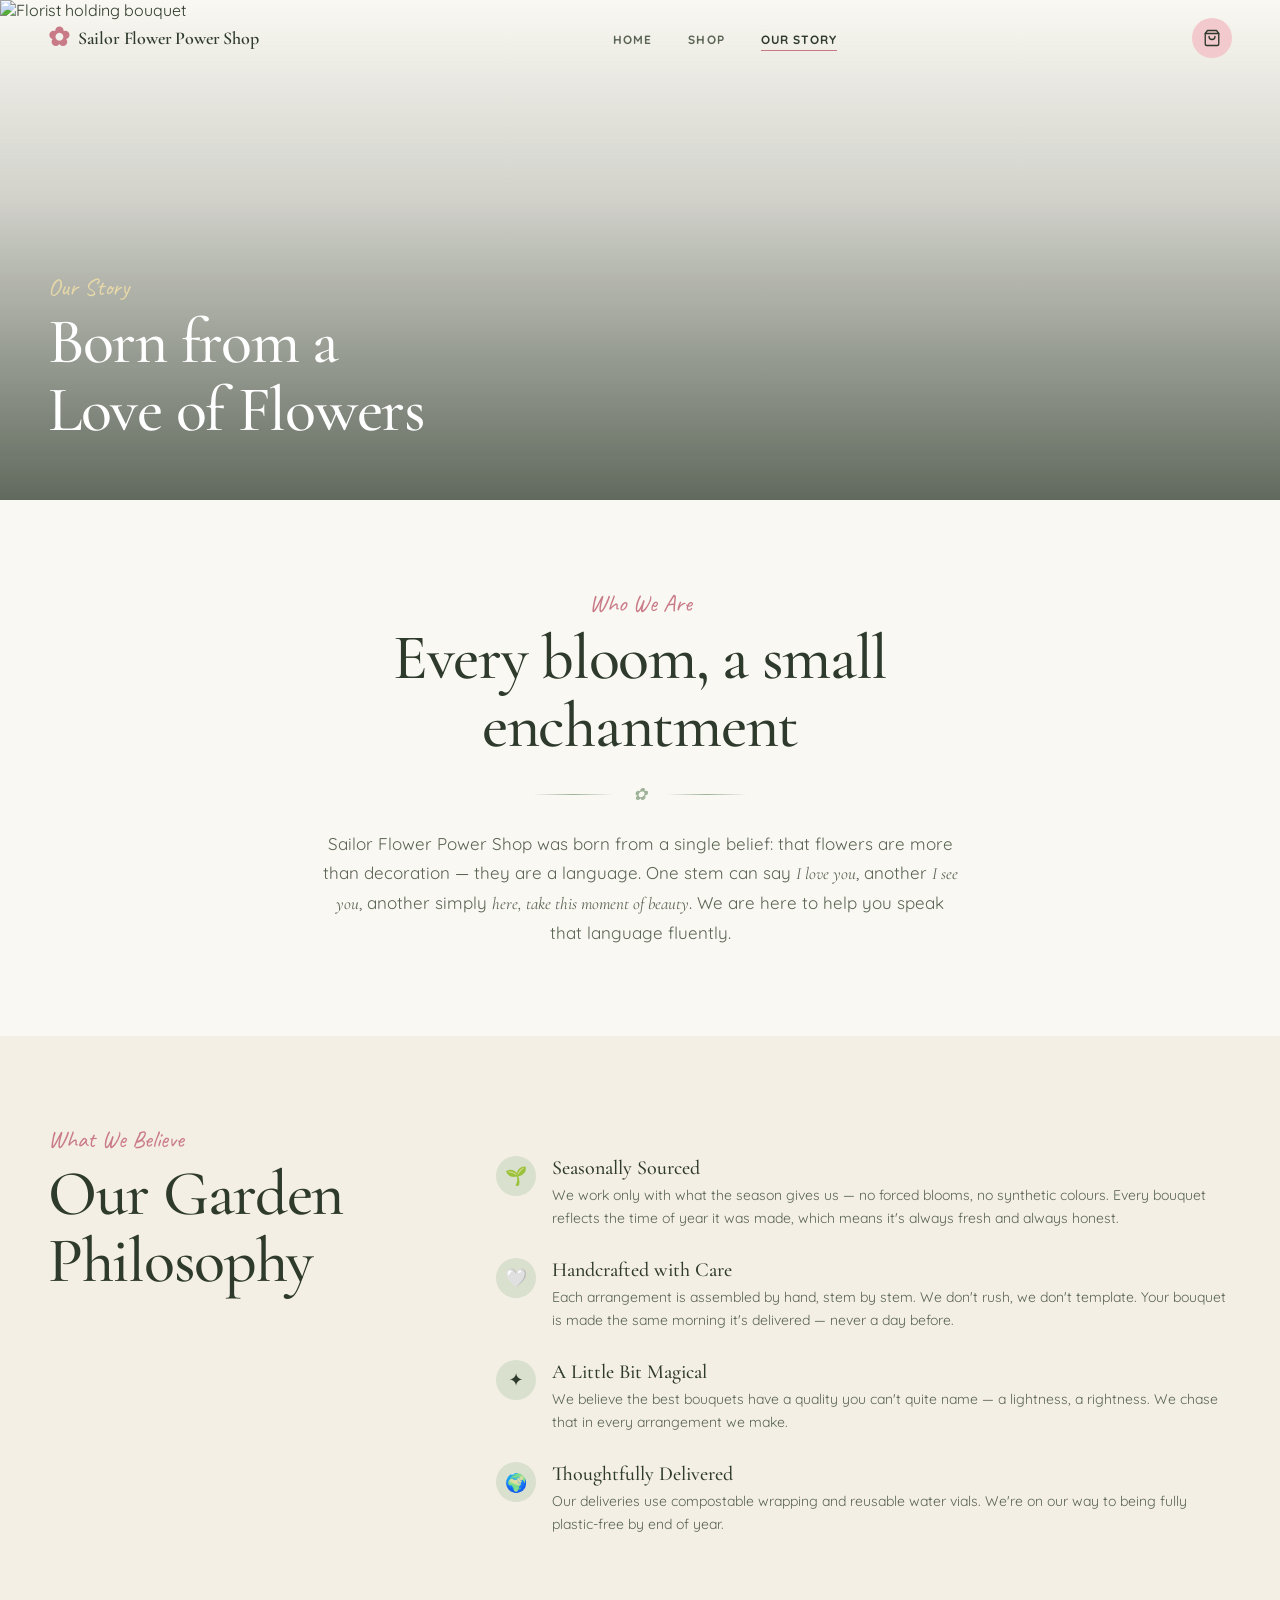
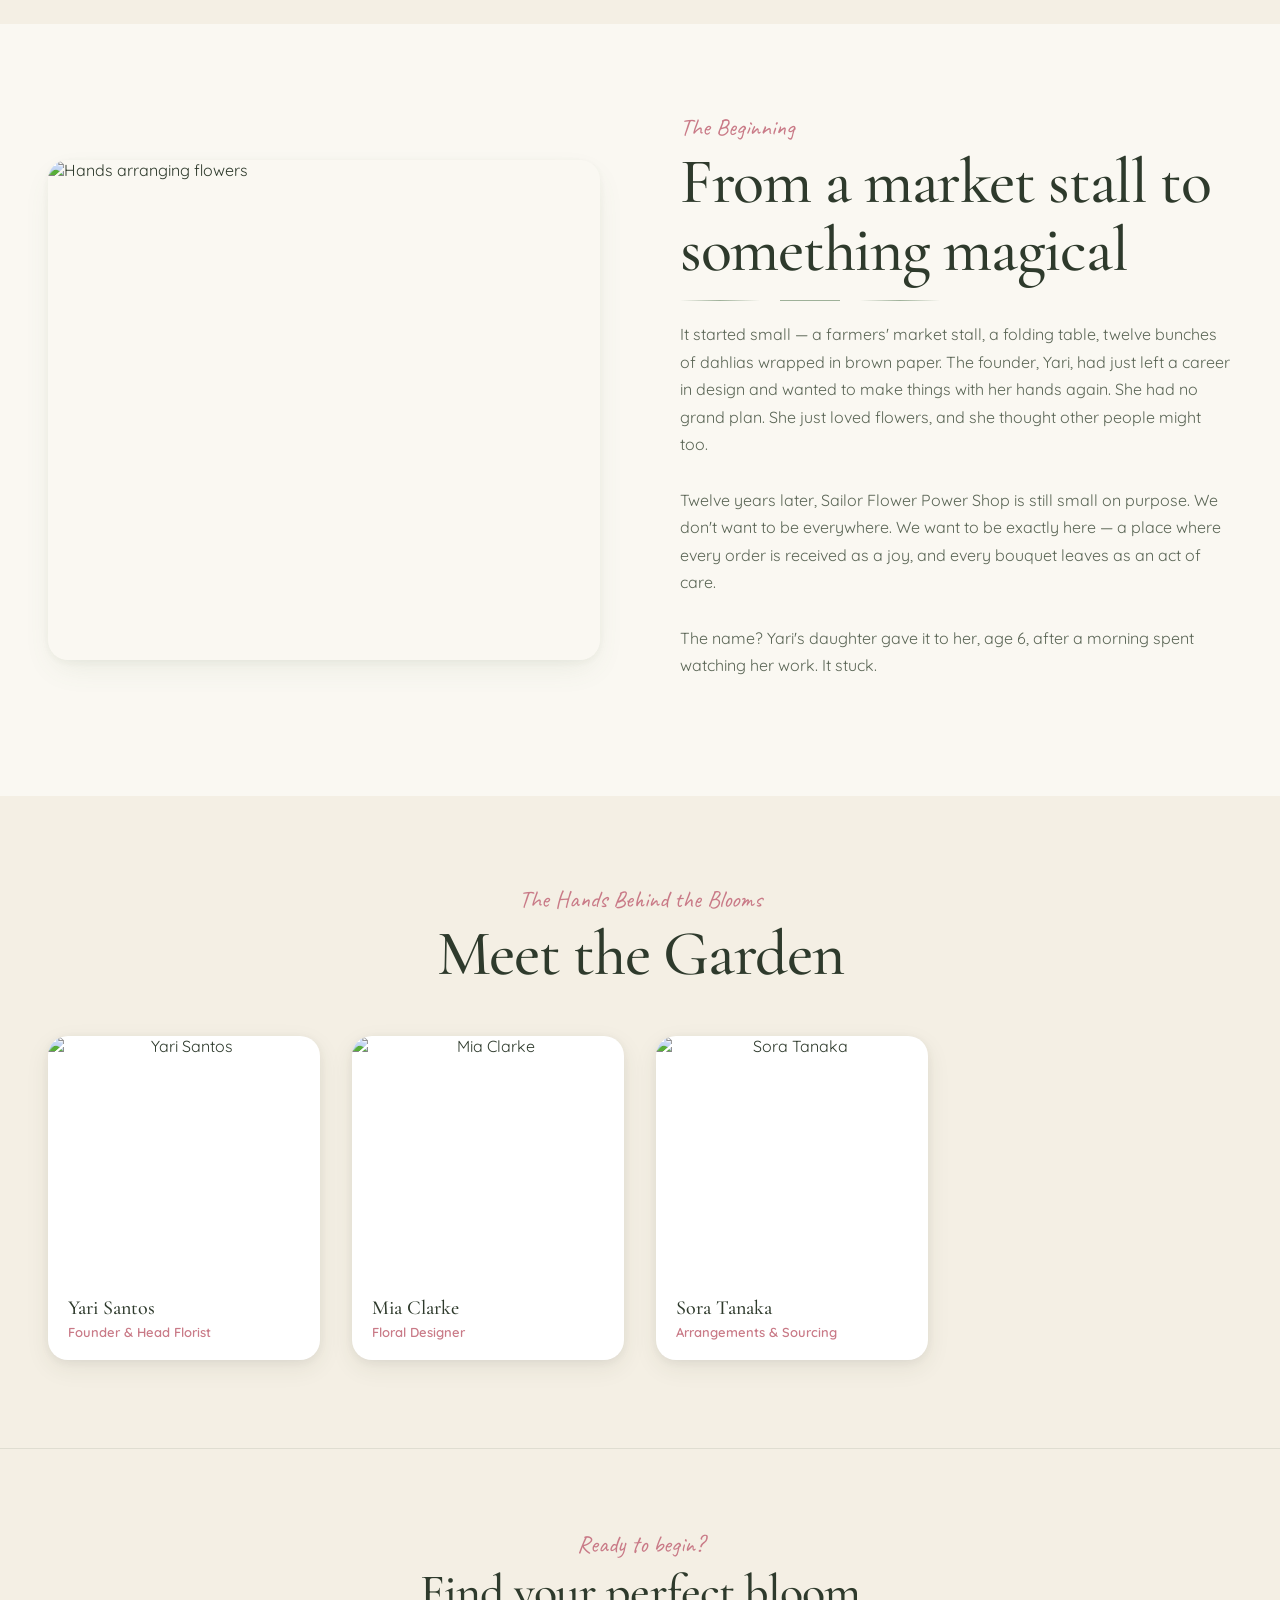
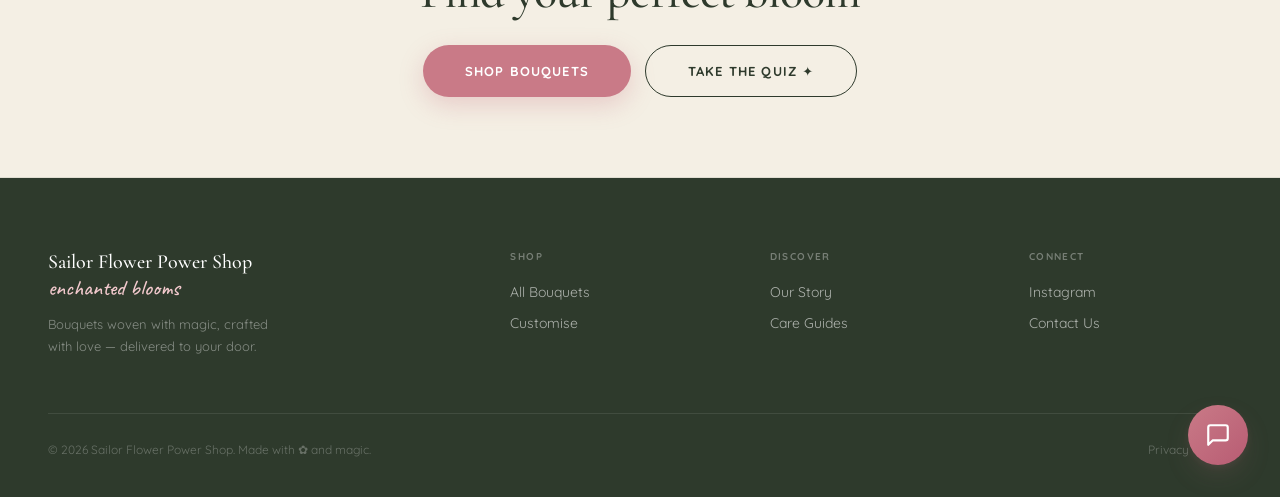
==== about.html @ c9c82c6f "Initial commit — Sailor Flower Power Shop Plain HTML/CSS/JS flower shop website with Enchanted Garde" ====
<!DOCTYPE html>
<html lang="en">
<head>
  <meta charset="UTF-8">
  <meta name="viewport" content="width=device-width, initial-scale=1.0">
  <title>Our Story — Sailor Flower Power Shop</title>
  <link rel="stylesheet" href="css/style.css">
</head>
<body class="page">

  <!-- ── Navigation ── -->
  <nav class="nav" id="nav">
    <a href="index.html" class="nav-logo">
      <span class="script">✿</span> Sailor Flower Power Shop
    </a>
    <ul class="nav-links">
      <li><a href="index.html">Home</a></li>
      <li><a href="shop.html">Shop</a></li>
      <li><a href="about.html" class="active">Our Story</a></li>
    </ul>
    <div class="nav-actions">
      <button class="nav-cart-btn" aria-label="Shopping cart">
        <svg viewBox="0 0 24 24"><path d="M6 2L3 6v14a2 2 0 002 2h14a2 2 0 002-2V6l-3-4z"/><line x1="3" y1="6" x2="21" y2="6"/><path d="M16 10a4 4 0 01-8 0"/></svg>
      </button>
    </div>
  </nav>

  <!-- ── Hero ── -->
  <div class="about-hero">
    <img
      src="https://images.unsplash.com/photo-1487530811176-3780de880c2d?w=1400&q=85"
      alt="Florist holding bouquet"
      class="about-hero-img">
    <div class="about-hero-overlay"></div>
    <div class="about-hero-text">
      <p class="section-sub">Our Story</p>
      <h1 class="section-title" style="color:#fff;">Born from a<br>Love of Flowers</h1>
    </div>
  </div>

  <!-- ── Intro ── -->
  <section class="section" style="max-width:800px; text-align:center;">
    <p class="section-sub">Who We Are</p>
    <h2 class="section-title" style="margin-bottom:24px;">Every bloom, a small enchantment</h2>
    <div class="lace-divider" style="margin-bottom:24px;">✿</div>
    <p class="section-body" style="max-width:640px; margin:0 auto; text-align:center; font-size:17px;">
      Sailor Flower Power Shop was born from a single belief: that flowers are more than decoration — they are a language. One stem can say <em style="font-family:var(--font-display);">I love you</em>, another <em style="font-family:var(--font-display);">I see you</em>, another simply <em style="font-family:var(--font-display);">here, take this moment of beauty</em>. We are here to help you speak that language fluently.
    </p>
  </section>

  <!-- ── Values ── -->
  <div class="about-values">
    <div class="about-values-inner">
      <div>
        <p class="section-sub">What We Believe</p>
        <h2 class="section-title">Our Garden<br>Philosophy</h2>
      </div>
      <div class="values-list">
        <div class="value-item">
          <div class="value-icon">🌱</div>
          <div>
            <h4>Seasonally Sourced</h4>
            <p>We work only with what the season gives us — no forced blooms, no synthetic colours. Every bouquet reflects the time of year it was made, which means it's always fresh and always honest.</p>
          </div>
        </div>
        <div class="value-item">
          <div class="value-icon">🤍</div>
          <div>
            <h4>Handcrafted with Care</h4>
            <p>Each arrangement is assembled by hand, stem by stem. We don't rush, we don't template. Your bouquet is made the same morning it's delivered — never a day before.</p>
          </div>
        </div>
        <div class="value-item">
          <div class="value-icon">✦</div>
          <div>
            <h4>A Little Bit Magical</h4>
            <p>We believe the best bouquets have a quality you can't quite name — a lightness, a rightness. We chase that in every arrangement we make.</p>
          </div>
        </div>
        <div class="value-item">
          <div class="value-icon">🌍</div>
          <div>
            <h4>Thoughtfully Delivered</h4>
            <p>Our deliveries use compostable wrapping and reusable water vials. We're on our way to being fully plastic-free by end of year.</p>
          </div>
        </div>
      </div>
    </div>
  </div>

  <!-- ── Story ── -->
  <div class="about-story-layout">
    <img
      src="https://images.unsplash.com/photo-1444065381814-865dc9da92c0?w=800&q=85"
      alt="Hands arranging flowers"
      class="about-story-img">
    <div class="about-story-text">
      <p class="section-sub">The Beginning</p>
      <h2 class="section-title">From a market stall to something magical</h2>
      <div class="lace-divider" style="justify-content:flex-start; margin:16px 0;">
        <svg width="60" height="1"><line x1="0" y1=".5" x2="60" y2=".5" stroke="#9EB199" stroke-width="1"/></svg>
      </div>
      <p class="section-body about-story-text">
        It started small — a farmers' market stall, a folding table, twelve bunches of dahlias wrapped in brown paper. The founder, Yari, had just left a career in design and wanted to make things with her hands again. She had no grand plan. She just loved flowers, and she thought other people might too.
      </p>
      <p class="section-body" style="margin-top:16px;">
        Twelve years later, Sailor Flower Power Shop is still small on purpose. We don't want to be everywhere. We want to be exactly here — a place where every order is received as a joy, and every bouquet leaves as an act of care.
      </p>
      <p class="section-body" style="margin-top:16px;">
        The name? Yari's daughter gave it to her, age 6, after a morning spent watching her work. It stuck.
      </p>
    </div>
  </div>

  <!-- ── Team ── -->
  <div class="about-team">
    <div class="about-team-inner">
      <p class="section-sub">The Hands Behind the Blooms</p>
      <h2 class="section-title" style="margin-bottom:48px;">Meet the Garden</h2>
      <div class="team-grid">
        <div class="team-card">
          <img src="https://images.unsplash.com/photo-1472099645785-5658abf4ff4e?w=400&q=80" alt="Yari Santos">
          <div class="team-card-info">
            <h3 class="team-card-name">Yari Santos</h3>
            <p class="team-card-role">Founder &amp; Head Florist</p>
          </div>
        </div>
        <div class="team-card">
          <img src="https://images.unsplash.com/photo-1494790108377-be9c29b29330?w=400&q=80" alt="Mia Clarke">
          <div class="team-card-info">
            <h3 class="team-card-name">Mia Clarke</h3>
            <p class="team-card-role">Floral Designer</p>
          </div>
        </div>
        <div class="team-card">
          <img src="https://images.unsplash.com/photo-1438761681033-6461ffad8d80?w=400&q=80" alt="Sora Tanaka">
          <div class="team-card-info">
            <h3 class="team-card-name">Sora Tanaka</h3>
            <p class="team-card-role">Arrangements &amp; Sourcing</p>
          </div>
        </div>
      </div>
    </div>
  </div>

  <!-- ── CTA ── -->
  <section class="newsletter-section">
    <div class="newsletter-inner">
      <p class="section-sub">Ready to begin?</p>
      <h2 class="section-title" style="font-size:clamp(30px,4vw,48px);">
        Find your perfect bloom
      </h2>
      <div style="display:flex; gap:14px; justify-content:center; margin-top:8px; flex-wrap:wrap;">
        <a href="shop.html" class="btn btn-primary btn-lg">Shop Bouquets</a>
        <button class="btn btn-ghost btn-lg" onclick="openQuiz()">Take the Quiz ✦</button>
      </div>
    </div>
  </section>

  <!-- ── Footer ── -->
  <footer class="footer">
    <div class="footer-inner">
      <div>
        <div class="footer-logo">Sailor Flower Power Shop <span class="footer-script">enchanted blooms</span></div>
        <p class="footer-tagline">Bouquets woven with magic, crafted with love — delivered to your door.</p>
      </div>
      <div class="footer-col"><h4>Shop</h4><ul>
        <li><a href="shop.html">All Bouquets</a></li>
        <li><a href="bouquet.html">Customise</a></li>
      </ul></div>
      <div class="footer-col"><h4>Discover</h4><ul>
        <li><a href="about.html">Our Story</a></li>
        <li><a href="#">Care Guides</a></li>
      </ul></div>
      <div class="footer-col"><h4>Connect</h4><ul>
        <li><a href="#">Instagram</a></li>
        <li><a href="#">Contact Us</a></li>
      </ul></div>
    </div>
    <div class="footer-bottom">
      <span>© 2026 Sailor Flower Power Shop. Made with ✿ and magic.</span>
      <span>Privacy · Terms</span>
    </div>
  </footer>

  <!-- ── Chat Widget ── -->
  <div class="chat-widget" id="chat-widget">
    <div class="chat-panel" id="chat-panel">
      <div class="chat-header">
        <div class="chat-avatar">✿</div>
        <div class="chat-header-info">
          <h4>Bloom Guide</h4>
          <p>Here to help ✦</p>
        </div>
      </div>
      <div class="chat-messages" id="chat-messages">
        <div class="chat-bubble bot">
          Hello! I'm your Bloom Guide 🌸 I can help you find the perfect bouquet, answer care questions, or guide you through our seasonal collections. What can I do for you today?
        </div>
      </div>
      <div class="chat-input-row">
        <input type="text" class="chat-input" id="chat-input" placeholder="Ask about flowers…" aria-label="Message">
        <button class="chat-send" id="chat-send" aria-label="Send">
          <svg viewBox="0 0 24 24"><path d="M22 2L11 13M22 2L15 22l-4-9-9-4 20-7z"/></svg>
        </button>
      </div>
    </div>
    <button class="chat-toggle" id="chat-toggle" aria-label="Open chat">
      <svg viewBox="0 0 24 24"><path d="M21 15a2 2 0 01-2 2H7l-4 4V5a2 2 0 012-2h14a2 2 0 012 2z"/></svg>
    </button>
  </div>

  <!-- ── Quiz Modal ── -->
  <div class="quiz-modal" id="quiz-modal" role="dialog" aria-modal="true" aria-label="Find your bouquet quiz">
    <div class="quiz-backdrop" id="quiz-backdrop"></div>
    <div class="quiz-box" id="quiz-box">
      <button class="quiz-close" id="quiz-close" aria-label="Close quiz">×</button>
      <div id="quiz-content"></div>
    </div>
  </div>

  <script src="js/main.js"></script>
</body>
</html>
---- css/style.css ----
/* ============================================================
   Sailor Flower Power Shop — Enchanted Garden Direction
   Fonts: Cormorant Garamond · Quicksand · Caveat
   ============================================================ */

@import url('https://fonts.googleapis.com/css2?family=Cormorant+Garamond:ital,wght@0,400;0,500;0,600;0,700;1,400;1,500&family=Quicksand:wght@400;500;600;700&family=Caveat:wght@500;600;700&display=swap');

/* ── Tokens ── */
:root {
  --ivory:       #FAF8F2;
  --cream:       #F4EFE4;
  --cream-2:     #EBE5D5;
  --sage:        #9EB199;
  --sage-deep:   #6E8769;
  --sage-mist:   #D9E0CE;
  --blush:       #F2C9CD;
  --blush-deep:  #E58A93;
  --rose:        #C97A87;
  --rose-deep:   #A85A68;
  --gold:        #C9A86A;
  --gold-soft:   #E8D8A8;
  --ink:         #2E3A2C;
  --ink-soft:    #5A6555;
  --muted:       #8A8F7E;
  --pearl:       #F5EFE6;
  --sparkle-col: #FFF8C8;
  --line:        rgba(46,58,44,0.10);

  --font-display: "Cormorant Garamond", Georgia, serif;
  --font-body:    "Quicksand", system-ui, sans-serif;
  --font-script:  "Caveat", cursive;

  --shadow-soft: 0 12px 32px -8px rgba(94,122,82,0.12), 0 2px 8px rgba(94,122,82,0.06);
  --shadow-card: 0 2px 8px rgba(46,58,44,0.06), 0 8px 24px rgba(46,58,44,0.08);
  --shadow-hover: 0 16px 48px -8px rgba(94,122,82,0.18), 0 4px 16px rgba(94,122,82,0.1);
  --shadow-pink: 0 12px 32px -8px rgba(201,122,135,0.22), 0 2px 8px rgba(201,122,135,0.1);

  --radius:     20px;
  --radius-sm:  12px;
  --radius-pill:999px;
}

/* ── Reset ── */
*, *::before, *::after { box-sizing: border-box; margin: 0; padding: 0; }
html { scroll-behavior: smooth; }
body {
  font-family: var(--font-body);
  background: var(--ivory);
  color: var(--ink);
  -webkit-font-smoothing: antialiased;
  overflow-x: hidden;
}
img { display: block; max-width: 100%; object-fit: cover; }
a  { color: inherit; text-decoration: none; }
button { font-family: inherit; cursor: pointer; border: none; background: none; }
ul { list-style: none; }

/* ── Keyframes ── */
@keyframes twinkle {
  0%,100% { opacity: 0;   transform: scale(.4) rotate(0deg); }
  50%      { opacity: 1;   transform: scale(1)  rotate(30deg); }
}
@keyframes drift {
  0%   { transform: translateY(-30px) rotate(0deg) translateX(0);   opacity: 0; }
  8%   { opacity: .85; }
  90%  { opacity: .8; }
  100% { transform: translateY(110vh) rotate(var(--dr,360deg)) translateX(var(--dx,30px)); opacity: 0; }
}
@keyframes sway {
  0%,100% { transform: translateX(0)   rotate(var(--rot, 0deg)); }
  50%      { transform: translateX(18px) rotate(calc(var(--rot,0deg) + 14deg)); }
}
@keyframes float-soft {
  0%,100% { transform: translateY(0); }
  50%      { transform: translateY(-9px); }
}
@keyframes shimmer-text {
  0%   { background-position: -200% 0; }
  100% { background-position:  200% 0; }
}
@keyframes bloom-in {
  0%   { transform: scale(.55) rotate(-8deg); opacity: 0; }
  60%  { transform: scale(1.04) rotate(1deg); opacity: 1; }
  100% { transform: scale(1)  rotate(0);    opacity: 1; }
}
@keyframes fade-up {
  from { opacity: 0; transform: translateY(22px); }
  to   { opacity: 1; transform: translateY(0); }
}
@keyframes page-in {
  from { opacity: 0; transform: translateY(10px); }
  to   { opacity: 1; transform: translateY(0); }
}
@keyframes pulse-glow {
  0%,100% { box-shadow: 0 0 20px rgba(201,122,135,.4), 0 0 40px rgba(201,122,135,.15); }
  50%      { box-shadow: 0 0 36px rgba(201,122,135,.6), 0 0 60px rgba(201,122,135,.25); }
}
@keyframes marquee {
  from { transform: translateX(0); }
  to   { transform: translateX(-50%); }
}
@keyframes spin-slow {
  to { transform: rotate(360deg); }
}

/* ── Page entry ── */
.page { animation: page-in .45s ease-out both; }

/* ── Nav ── */
.nav {
  position: fixed;
  top: 0; left: 0; right: 0;
  z-index: 100;
  padding: 18px 48px;
  display: flex;
  align-items: center;
  justify-content: space-between;
  transition: background .3s, box-shadow .3s;
}
.nav.scrolled {
  background: rgba(250,248,242,.9);
  backdrop-filter: blur(16px);
  -webkit-backdrop-filter: blur(16px);
  box-shadow: 0 1px 0 var(--line);
}
.nav-logo {
  font-family: var(--font-display);
  font-size: 18px;
  font-weight: 600;
  letter-spacing: -.01em;
  display: flex;
  align-items: center;
  gap: 8px;
}
.nav-logo .script {
  font-family: var(--font-script);
  font-size: 26px;
  color: var(--rose);
  line-height: 1;
}
.nav-links {
  display: flex;
  gap: 36px;
}
.nav-links a {
  font-size: 12px;
  font-weight: 700;
  letter-spacing: .09em;
  text-transform: uppercase;
  color: var(--ink-soft);
  transition: color .2s;
  position: relative;
  padding-bottom: 2px;
}
.nav-links a::after {
  content: '';
  position: absolute;
  bottom: -2px; left: 0;
  width: 0; height: 1.5px;
  background: var(--rose);
  transition: width .25s ease;
}
.nav-links a:hover,
.nav-links a.active { color: var(--ink); }
.nav-links a:hover::after,
.nav-links a.active::after { width: 100%; }
.nav-actions { display: flex; align-items: center; gap: 10px; }
.nav-icon-btn {
  width: 40px; height: 40px;
  border-radius: 50%;
  display: flex; align-items: center; justify-content: center;
  background: transparent;
  transition: background .2s;
}
.nav-icon-btn:hover { background: var(--cream); }
.nav-icon-btn svg {
  width: 20px; height: 20px;
  fill: none; stroke: var(--ink); stroke-width: 1.7; stroke-linecap: round; stroke-linejoin: round;
}
.nav-cart-btn {
  width: 40px; height: 40px;
  border-radius: 50%;
  background: var(--blush);
  display: flex; align-items: center; justify-content: center;
  transition: background .2s, transform .2s;
}
.nav-cart-btn:hover { background: var(--blush-deep); transform: scale(1.06); }
.nav-cart-btn svg {
  width: 18px; height: 18px;
  fill: none; stroke: var(--ink); stroke-width: 1.8; stroke-linecap: round; stroke-linejoin: round;
}

/* ── Buttons ── */
.btn {
  display: inline-flex;
  align-items: center;
  gap: 8px;
  padding: 14px 32px;
  border-radius: var(--radius-pill);
  font-family: var(--font-body);
  font-size: 12px;
  font-weight: 700;
  letter-spacing: .09em;
  text-transform: uppercase;
  transition: all .28s cubic-bezier(.2,.8,.3,1);
  cursor: pointer;
  border: none;
  white-space: nowrap;
}
.btn-primary {
  background: var(--rose);
  color: #fff;
  box-shadow: 0 8px 24px rgba(201,122,135,.3);
}
.btn-primary:hover {
  background: var(--rose-deep);
  transform: translateY(-2px);
  box-shadow: 0 12px 32px rgba(201,122,135,.42);
}
.btn-sage {
  background: var(--sage-deep);
  color: #fff;
  box-shadow: 0 8px 22px rgba(110,135,105,.25);
}
.btn-sage:hover { background: #59715a; transform: translateY(-2px); }
.btn-ghost {
  background: transparent;
  border: 1.5px solid var(--ink);
  color: var(--ink);
}
.btn-ghost:hover { background: var(--ink); color: #fff; transform: translateY(-2px); }
.btn-ghost-sage {
  background: transparent;
  border: 1.5px solid var(--sage-deep);
  color: var(--sage-deep);
}
.btn-ghost-sage:hover { background: var(--sage-deep); color: #fff; transform: translateY(-2px); }
.btn-ghost-rose {
  background: transparent;
  border: 1.5px solid var(--rose);
  color: var(--rose);
}
.btn-ghost-rose:hover { background: var(--rose); color: #fff; transform: translateY(-2px); }
.btn-sm { padding: 10px 22px; font-size: 11px; }
.btn-lg { padding: 17px 42px; font-size: 13px; }

/* ── Lace divider ── */
.lace-divider {
  display: flex;
  align-items: center;
  justify-content: center;
  gap: 20px;
  color: var(--sage);
  font-family: var(--font-display);
  font-style: italic;
  font-size: 17px;
}
.lace-divider::before,
.lace-divider::after {
  content: '';
  flex: 0 0 80px;
  height: 1px;
  background: linear-gradient(90deg, transparent, currentColor, transparent);
}

/* ── Glass ── */
.glass {
  background: rgba(255,255,255,.55);
  backdrop-filter: blur(14px) saturate(140%);
  -webkit-backdrop-filter: blur(14px) saturate(140%);
  border: 1px solid rgba(255,255,255,.65);
}

/* ── Section ── */
.section {
  padding: 88px 48px;
  max-width: 1320px;
  margin: 0 auto;
}
.section-sub {
  font-family: var(--font-script);
  font-size: 24px;
  color: var(--rose);
  margin-bottom: 6px;
}
.section-title {
  font-family: var(--font-display);
  font-size: clamp(38px, 5vw, 64px);
  font-weight: 500;
  letter-spacing: -.02em;
  line-height: 1.06;
}
.section-body {
  font-size: 16px;
  line-height: 1.72;
  color: var(--ink-soft);
}

/* ────────────────────────────────────────────
   HERO
   ──────────────────────────────────────────── */
.hero {
  position: relative;
  min-height: 100vh;
  display: flex;
  align-items: center;
  overflow: hidden;
}
.hero-bg {
  position: absolute;
  inset: 0;
  z-index: 0;
}
.hero-img {
  width: 100%; height: 100%;
  object-fit: cover;
  object-position: center 40%;
  transform: scale(1.04);
  transition: transform 8s ease-out;
}
.hero-img.loaded { transform: scale(1); }
.hero-overlay {
  position: absolute;
  inset: 0;
  background: linear-gradient(
    105deg,
    rgba(250,248,242,.92) 0%,
    rgba(250,248,242,.80) 40%,
    rgba(250,248,242,.35) 70%,
    rgba(250,248,242,.10) 100%
  );
}
.hero-petal-rain {
  position: absolute; inset: 0;
  pointer-events: none; z-index: 1;
  overflow: hidden;
}
.hero-sparkle-layer {
  position: absolute; inset: 0;
  pointer-events: none; z-index: 2;
}
/* botanical corner SVG decor */
.hero-corner {
  position: absolute;
  pointer-events: none;
  z-index: 2;
  opacity: .7;
}
.hero-corner-tl { top: 80px; left: 20px; }
.hero-corner-br { bottom: 40px; right: 40px; transform: scaleX(-1) rotate(180deg); }
.hero-content {
  position: relative;
  z-index: 5;
  padding: 0 48px;
  max-width: 660px;
  padding-top: 100px;
}
.hero-script {
  font-family: var(--font-script);
  font-size: 26px;
  color: var(--rose);
  margin-bottom: 12px;
  animation: fade-up .6s .1s ease-out both;
}
.hero-title {
  font-family: var(--font-display);
  font-size: clamp(48px, 7vw, 86px);
  font-weight: 500;
  letter-spacing: -.025em;
  line-height: 1.04;
  margin-bottom: 20px;
  animation: fade-up .6s .2s ease-out both;
}
.hero-title em {
  font-style: italic;
  background: linear-gradient(110deg, var(--rose) 30%, var(--gold) 50%, var(--rose) 70%);
  background-size: 200% auto;
  -webkit-background-clip: text;
  background-clip: text;
  -webkit-text-fill-color: transparent;
  animation: shimmer-text 5s linear infinite;
}
.hero-desc {
  font-size: 17px;
  line-height: 1.7;
  color: var(--ink-soft);
  max-width: 440px;
  margin-bottom: 32px;
  animation: fade-up .6s .3s ease-out both;
}
.hero-actions {
  display: flex;
  gap: 14px;
  flex-wrap: wrap;
  margin-bottom: 48px;
  animation: fade-up .6s .4s ease-out both;
}
.hero-badges {
  display: flex;
  gap: 20px;
  flex-wrap: wrap;
  animation: fade-up .6s .5s ease-out both;
}
.hero-badge {
  display: flex;
  align-items: center;
  gap: 8px;
  font-size: 13px;
  color: var(--ink-soft);
  font-weight: 600;
}
.hero-badge-icon { color: var(--sage-deep); font-size: 16px; }

/* ── Marquee ── */
.marquee-wrap {
  background: var(--ink);
  overflow: hidden;
  padding: 14px 0;
}
.marquee-track {
  display: flex;
  gap: 0;
  white-space: nowrap;
  animation: marquee 24s linear infinite;
  width: max-content;
}
.marquee-track span {
  font-family: var(--font-display);
  font-style: italic;
  font-size: 15px;
  color: rgba(255,255,255,.75);
  padding: 0 32px;
  letter-spacing: .02em;
}
.marquee-track span:nth-child(odd) { color: var(--gold-soft); }

/* ────────────────────────────────────────────
   PRODUCT GRID & CARDS
   ──────────────────────────────────────────── */
.featured-header {
  display: flex;
  justify-content: space-between;
  align-items: flex-end;
  margin-bottom: 48px;
}
.product-grid {
  display: grid;
  grid-template-columns: repeat(auto-fill, minmax(280px, 1fr));
  gap: 32px;
}
.product-card {
  display: block;
  border-radius: var(--radius);
  overflow: hidden;
  background: #fff;
  box-shadow: var(--shadow-card);
  transition: transform .3s cubic-bezier(.2,.8,.3,1), box-shadow .3s;
  text-decoration: none;
  color: inherit;
}
.product-card:hover {
  transform: translateY(-6px);
  box-shadow: var(--shadow-hover);
}
.product-img-wrap {
  position: relative;
  overflow: hidden;
  height: 280px;
}
.product-img-wrap img {
  width: 100%; height: 100%;
  object-fit: cover;
  transition: transform .5s ease;
}
.product-card:hover .product-img-wrap img { transform: scale(1.06); }
.product-overlay {
  position: absolute;
  inset: 0;
  background: rgba(46,58,44,.25);
  display: flex;
  align-items: center;
  justify-content: center;
  opacity: 0;
  transition: opacity .28s;
}
.product-card:hover .product-overlay { opacity: 1; }
.product-badge {
  position: absolute;
  top: 14px; left: 14px;
  background: var(--rose);
  color: #fff;
  font-size: 11px;
  font-weight: 700;
  letter-spacing: .07em;
  text-transform: uppercase;
  padding: 5px 12px;
  border-radius: var(--radius-pill);
}
.product-badge.new { background: var(--sage-deep); }
.product-info {
  padding: 20px 22px 22px;
}
.product-name {
  font-family: var(--font-display);
  font-size: 22px;
  font-weight: 500;
  margin-bottom: 4px;
}
.product-sub {
  font-size: 13px;
  color: var(--muted);
  margin-bottom: 14px;
}
.product-footer {
  display: flex;
  align-items: center;
  justify-content: space-between;
}
.product-price {
  font-family: var(--font-display);
  font-size: 22px;
  font-weight: 600;
  color: var(--ink);
}
.product-heart {
  font-size: 20px;
  color: var(--blush-deep);
  background: none;
  border: none;
  cursor: pointer;
  transition: transform .2s, color .2s;
  padding: 4px;
}
.product-heart:hover { transform: scale(1.2); color: var(--rose); }
.product-heart.active { color: var(--rose); }

/* ── Filter bar (shop page) ── */
.filter-bar {
  display: flex;
  gap: 10px;
  flex-wrap: wrap;
  margin-bottom: 40px;
}
.filter-chip {
  padding: 9px 20px;
  border-radius: var(--radius-pill);
  font-size: 12px;
  font-weight: 700;
  letter-spacing: .07em;
  text-transform: uppercase;
  border: 1.5px solid var(--line);
  background: #fff;
  color: var(--ink-soft);
  cursor: pointer;
  transition: all .2s;
}
.filter-chip:hover,
.filter-chip.active {
  background: var(--ink);
  color: #fff;
  border-color: var(--ink);
}
.filter-chip.rose-active {
  background: var(--rose);
  color: #fff;
  border-color: var(--rose);
}

/* ────────────────────────────────────────────
   QUIZ SECTION (homepage)
   ──────────────────────────────────────────── */
.quiz-section {
  position: relative;
  background: var(--ink);
  overflow: hidden;
  padding: 0;
}
.quiz-inner {
  max-width: 1320px;
  margin: 0 auto;
  padding: 88px 48px;
  display: grid;
  grid-template-columns: 1fr 1fr;
  gap: 80px;
  align-items: center;
}
.quiz-content .section-sub { color: var(--gold-soft); }
.quiz-content .section-title { color: #fff; }
.quiz-desc {
  font-size: 16px;
  line-height: 1.72;
  color: rgba(255,255,255,.68);
  margin: 20px 0 32px;
  max-width: 420px;
}
.quiz-img-wrap {
  position: relative;
  display: flex;
  justify-content: center;
}
.quiz-img {
  width: 380px;
  height: 460px;
  object-fit: cover;
  border-radius: 200px 200px 20px 20px;
  box-shadow: 0 32px 80px rgba(0,0,0,.35);
  animation: float-soft 6s ease-in-out infinite;
}
.quiz-sparkle-ring {
  position: absolute;
  inset: -24px;
  border: 1px dashed rgba(255,255,255,.18);
  border-radius: 200px 200px 24px 24px;
  animation: spin-slow 30s linear infinite;
}
.quiz-bokeh {
  position: absolute; inset: 0;
  pointer-events: none;
}

/* ────────────────────────────────────────────
   QUIZ MODAL
   ──────────────────────────────────────────── */
.quiz-modal {
  position: fixed; inset: 0; z-index: 300;
  display: none;
  align-items: center; justify-content: center;
}
.quiz-modal.open { display: flex; }
.quiz-backdrop {
  position: absolute; inset: 0;
  background: rgba(46,58,44,.55);
  backdrop-filter: blur(10px);
  -webkit-backdrop-filter: blur(10px);
}
.quiz-box {
  position: relative;
  z-index: 1;
  background: var(--ivory);
  border-radius: var(--radius);
  padding: 48px;
  width: 90%;
  max-width: 520px;
  box-shadow: 0 32px 80px rgba(46,58,44,.25);
  animation: bloom-in .4s ease-out both;
}
.quiz-close {
  position: absolute; top: 18px; right: 20px;
  width: 32px; height: 32px;
  border-radius: 50%; background: var(--cream);
  font-size: 20px; color: var(--muted);
  display: flex; align-items: center; justify-content: center;
  transition: background .2s, color .2s;
  line-height: 1;
}
.quiz-close:hover { background: var(--blush); color: var(--rose); }
.quiz-step { display: none; }
.quiz-step.active { display: block; }
.quiz-step h3 {
  font-family: var(--font-display);
  font-size: 32px; font-weight: 500;
  margin-bottom: 8px;
}
.quiz-step .quiz-q-sub {
  font-size: 14px; color: var(--muted); margin-bottom: 28px;
}
.quiz-options {
  display: grid;
  grid-template-columns: 1fr 1fr;
  gap: 14px;
  margin-bottom: 28px;
}
.quiz-option {
  padding: 16px 14px;
  border-radius: var(--radius-sm);
  border: 1.5px solid var(--line);
  background: #fff;
  cursor: pointer;
  text-align: left;
  transition: all .22s;
}
.quiz-option:hover { border-color: var(--rose); background: var(--pearl); }
.quiz-option.selected { border-color: var(--rose); background: var(--blush); }
.quiz-option-icon { font-size: 22px; margin-bottom: 6px; display: block; }
.quiz-option-label { font-size: 14px; font-weight: 600; display: block; }
.quiz-option-sub { font-size: 12px; color: var(--muted); }
.quiz-progress { display: flex; gap: 6px; margin-top: 16px; }
.quiz-dot {
  width: 8px; height: 8px; border-radius: 50%;
  background: var(--sage-mist);
  transition: background .25s;
}
.quiz-dot.done { background: var(--rose); }
.quiz-result {
  text-align: center;
}
.quiz-result-img {
  width: 200px; height: 240px;
  border-radius: 100px 100px 16px 16px;
  object-fit: cover;
  margin: 0 auto 20px;
  box-shadow: var(--shadow-pink);
}
.quiz-result-name {
  font-family: var(--font-display);
  font-size: 28px; font-weight: 500;
  margin-bottom: 8px;
}
.quiz-result-desc {
  font-size: 14px; color: var(--ink-soft);
  line-height: 1.65; margin-bottom: 24px;
}

/* ────────────────────────────────────────────
   ABOUT SNIPPET (homepage)
   ──────────────────────────────────────────── */
.about-snippet-inner {
  display: grid;
  grid-template-columns: 1fr 1fr;
  gap: 80px;
  align-items: center;
}
.about-snippet-img-wrap {
  position: relative;
}
.about-snippet-img {
  width: 100%; height: 520px;
  object-fit: cover;
  border-radius: var(--radius);
  box-shadow: var(--shadow-soft);
}
.about-snippet-badge {
  position: absolute;
  bottom: 28px; right: -20px;
  background: #fff;
  border-radius: var(--radius-sm);
  padding: 16px 20px;
  box-shadow: var(--shadow-card);
  text-align: center;
  min-width: 130px;
}
.about-snippet-badge-num {
  display: block;
  font-family: var(--font-display);
  font-size: 36px; font-weight: 600;
  color: var(--rose);
  line-height: 1;
}
.about-snippet-badge-label {
  font-size: 12px; color: var(--muted);
  font-weight: 600; letter-spacing: .05em;
  text-transform: uppercase;
  margin-top: 4px;
  display: block;
}
.about-snippet-text .lace-divider {
  justify-content: flex-start;
  margin: 18px 0 22px;
}
.about-snippet-text .lace-divider::after { display: none; }
.about-snippet-text .section-body { margin-bottom: 28px; }

/* ────────────────────────────────────────────
   NEWSLETTER
   ──────────────────────────────────────────── */
.newsletter-section {
  background: var(--cream);
  border-top: 1px solid var(--line);
  border-bottom: 1px solid var(--line);
  padding: 80px 48px;
  text-align: center;
}
.newsletter-inner {
  max-width: 560px;
  margin: 0 auto;
}
.newsletter-inner .section-sub { margin-bottom: 8px; }
.newsletter-inner .section-title { margin-bottom: 28px; font-size: clamp(30px,4vw,48px); }
.newsletter-form {
  display: flex;
  gap: 10px;
  max-width: 460px;
  margin: 0 auto;
}
.newsletter-input {
  flex: 1;
  padding: 14px 20px;
  border-radius: var(--radius-pill);
  border: 1.5px solid var(--line);
  background: #fff;
  font-family: var(--font-body);
  font-size: 14px;
  color: var(--ink);
  outline: none;
  transition: border-color .2s;
}
.newsletter-input:focus { border-color: var(--rose); }
.newsletter-input::placeholder { color: var(--muted); }

/* ────────────────────────────────────────────
   FOOTER
   ──────────────────────────────────────────── */
.footer {
  background: var(--ink);
  padding: 72px 48px 40px;
}
.footer-inner {
  max-width: 1320px; margin: 0 auto;
  display: grid;
  grid-template-columns: 2fr 1fr 1fr 1fr;
  gap: 56px;
  padding-bottom: 56px;
  border-bottom: 1px solid rgba(255,255,255,.09);
}
.footer-logo {
  font-family: var(--font-display);
  font-size: 20px; font-weight: 500;
  color: #fff;
  margin-bottom: 4px;
}
.footer-script {
  font-family: var(--font-script);
  font-size: 22px;
  color: var(--blush);
  display: block;
  margin-bottom: 12px;
}
.footer-tagline {
  font-size: 13px;
  color: rgba(255,255,255,.42);
  line-height: 1.65;
  max-width: 220px;
}
.footer-col h4 {
  font-size: 10px; font-weight: 700;
  letter-spacing: .14em; text-transform: uppercase;
  color: rgba(255,255,255,.35);
  margin-bottom: 18px;
}
.footer-col li { margin-bottom: 11px; }
.footer-col a {
  font-size: 14px;
  color: rgba(255,255,255,.6);
  transition: color .2s;
}
.footer-col a:hover { color: #fff; }
.footer-bottom {
  max-width: 1320px; margin: 0 auto;
  padding-top: 28px;
  display: flex;
  justify-content: space-between;
  align-items: center;
  font-size: 12px;
  color: rgba(255,255,255,.28);
}

/* ────────────────────────────────────────────
   CHAT WIDGET
   ──────────────────────────────────────────── */
.chat-widget {
  position: fixed;
  bottom: 32px; right: 32px;
  z-index: 200;
}
.chat-toggle {
  width: 60px; height: 60px;
  border-radius: 50%;
  background: linear-gradient(135deg, var(--rose), #b85c73);
  box-shadow: var(--shadow-pink);
  display: flex; align-items: center; justify-content: center;
  cursor: pointer;
  transition: transform .25s cubic-bezier(.2,.8,.3,1);
  animation: pulse-glow 3.5s ease-in-out infinite;
  border: none;
}
.chat-toggle:hover { transform: scale(1.1); }
.chat-toggle svg {
  width: 26px; height: 26px;
  fill: none; stroke: #fff; stroke-width: 2; stroke-linecap: round; stroke-linejoin: round;
}
.chat-toggle.open { animation: none; background: var(--ink); }
.chat-panel {
  position: absolute;
  bottom: 76px; right: 0;
  width: 340px;
  border-radius: var(--radius);
  overflow: hidden;
  box-shadow: 0 24px 64px rgba(46,58,44,.18), 0 4px 16px rgba(46,58,44,.1);
  background: #fff;
  transform: scale(.9) translateY(12px);
  transform-origin: bottom right;
  opacity: 0;
  pointer-events: none;
  transition: opacity .25s ease, transform .28s cubic-bezier(.2,.8,.3,1);
}
.chat-panel.visible {
  opacity: 1;
  transform: scale(1) translateY(0);
  pointer-events: auto;
}
.chat-header {
  background: linear-gradient(135deg, var(--rose), #b85c73);
  padding: 16px 20px;
  display: flex; align-items: center; gap: 12px;
}
.chat-avatar {
  width: 38px; height: 38px;
  border-radius: 50%;
  background: rgba(255,255,255,.22);
  display: flex; align-items: center; justify-content: center;
  font-family: var(--font-script);
  font-size: 22px; color: #fff;
}
.chat-header-info h4 {
  font-family: var(--font-display);
  font-size: 16px; font-weight: 600;
  color: #fff; margin: 0 0 1px;
}
.chat-header-info p {
  font-size: 11px;
  color: rgba(255,255,255,.72);
  margin: 0;
}
.chat-messages {
  padding: 16px;
  height: 264px;
  overflow-y: auto;
  display: flex; flex-direction: column; gap: 12px;
  scroll-behavior: smooth;
}
.chat-messages::-webkit-scrollbar { width: 3px; }
.chat-messages::-webkit-scrollbar-thumb { background: var(--sage-mist); border-radius: 99px; }
.chat-bubble {
  max-width: 88%;
  padding: 10px 14px;
  border-radius: 14px;
  font-size: 14px; line-height: 1.55;
}
.chat-bubble.bot {
  align-self: flex-start;
  background: var(--cream);
  color: var(--ink);
  border-bottom-left-radius: 4px;
}
.chat-bubble.user {
  align-self: flex-end;
  background: var(--rose);
  color: #fff;
  border-bottom-right-radius: 4px;
}
.chat-input-row {
  padding: 12px 14px;
  border-top: 1px solid var(--line);
  display: flex; gap: 8px; align-items: center;
}
.chat-input {
  flex: 1;
  border: 1.5px solid var(--line);
  border-radius: var(--radius-pill);
  padding: 10px 16px;
  font-family: var(--font-body);
  font-size: 14px; color: var(--ink);
  background: var(--ivory);
  outline: none;
  transition: border-color .2s;
}
.chat-input:focus { border-color: var(--rose); }
.chat-send {
  width: 38px; height: 38px;
  border-radius: 50%;
  background: var(--rose);
  display: flex; align-items: center; justify-content: center;
  cursor: pointer; border: none;
  transition: background .2s, transform .15s;
  flex-shrink: 0;
}
.chat-send:hover { background: var(--rose-deep); transform: scale(1.06); }
.chat-send svg { width: 15px; height: 15px; fill: #fff; }

/* ────────────────────────────────────────────
   SHOP PAGE — hero strip
   ──────────────────────────────────────────── */
.page-hero {
  padding: 140px 48px 72px;
  background: var(--cream);
  border-bottom: 1px solid var(--line);
  position: relative;
  overflow: hidden;
}
.page-hero-inner {
  max-width: 1320px;
  margin: 0 auto;
  position: relative; z-index: 1;
}
.page-hero h1 { font-family: var(--font-display); font-size: clamp(42px,6vw,72px); font-weight: 500; letter-spacing: -.02em; }
.page-hero p { font-size: 16px; color: var(--ink-soft); margin-top: 10px; }

/* ────────────────────────────────────────────
   BOUQUET DETAIL PAGE
   ──────────────────────────────────────────── */
.detail-layout {
  max-width: 1320px;
  margin: 0 auto;
  padding: 120px 48px 88px;
  display: grid;
  grid-template-columns: 1fr 1fr;
  gap: 80px;
  align-items: start;
}
.detail-gallery {
  position: sticky;
  top: 100px;
}
.detail-main-img {
  width: 100%;
  height: 540px;
  object-fit: cover;
  border-radius: var(--radius);
  box-shadow: var(--shadow-soft);
  margin-bottom: 14px;
}
.detail-thumbs {
  display: flex; gap: 12px;
}
.detail-thumb {
  width: 80px; height: 80px;
  object-fit: cover;
  border-radius: var(--radius-sm);
  cursor: pointer;
  border: 2px solid transparent;
  transition: border-color .2s, transform .2s;
}
.detail-thumb:hover,
.detail-thumb.active { border-color: var(--rose); }
.detail-thumb.active { transform: scale(1.04); }
.detail-info .breadcrumb {
  font-size: 12px; color: var(--muted);
  margin-bottom: 16px;
  display: flex; gap: 8px; align-items: center;
}
.detail-info .breadcrumb a:hover { color: var(--rose); }
.detail-name {
  font-family: var(--font-display);
  font-size: 52px; font-weight: 500;
  letter-spacing: -.02em; line-height: 1.06;
  margin-bottom: 8px;
}
.detail-sub { font-family: var(--font-script); font-size: 22px; color: var(--rose); margin-bottom: 16px; }
.detail-price {
  font-family: var(--font-display);
  font-size: 36px; font-weight: 600;
  margin-bottom: 20px;
}
.detail-desc { font-size: 15px; line-height: 1.72; color: var(--ink-soft); margin-bottom: 28px; }
.detail-divider { border: none; border-top: 1px solid var(--line); margin: 24px 0; }

/* Customizer */
.customizer-title {
  font-family: var(--font-display);
  font-size: 22px; font-weight: 500;
  margin-bottom: 20px;
}
.customizer-group { margin-bottom: 24px; }
.customizer-label {
  font-size: 11px; font-weight: 700;
  letter-spacing: .1em; text-transform: uppercase;
  color: var(--muted); margin-bottom: 12px;
}
.customizer-opts { display: flex; gap: 10px; flex-wrap: wrap; }
.cust-opt {
  padding: 10px 18px;
  border-radius: var(--radius-pill);
  border: 1.5px solid var(--line);
  background: #fff;
  font-size: 13px; font-weight: 600;
  cursor: pointer;
  transition: all .2s;
  display: flex; align-items: center; gap: 6px;
}
.cust-opt:hover { border-color: var(--rose); background: var(--pearl); }
.cust-opt.active { border-color: var(--rose); background: var(--blush); color: var(--rose-deep); }
.cust-swatch {
  width: 16px; height: 16px;
  border-radius: 50%;
  border: 1.5px solid rgba(0,0,0,.1);
  flex-shrink: 0;
}
.detail-actions { display: flex; flex-direction: column; gap: 12px; margin-top: 32px; }
.detail-qty {
  display: flex; align-items: center; gap: 0;
  border: 1.5px solid var(--line);
  border-radius: var(--radius-pill);
  width: fit-content;
  overflow: hidden;
}
.detail-qty button {
  width: 40px; height: 40px;
  display: flex; align-items: center; justify-content: center;
  font-size: 20px; color: var(--ink); cursor: pointer;
  background: none; border: none;
  transition: background .15s;
}
.detail-qty button:hover { background: var(--cream); }
.detail-qty span { padding: 0 16px; font-weight: 600; font-size: 15px; min-width: 48px; text-align: center; }

/* ────────────────────────────────────────────
   ABOUT PAGE
   ──────────────────────────────────────────── */
.about-hero {
  position: relative;
  height: 500px;
  display: flex; align-items: flex-end;
  overflow: hidden;
}
.about-hero-img {
  position: absolute; inset: 0;
  width: 100%; height: 100%;
  object-fit: cover;
  object-position: center 30%;
}
.about-hero-overlay {
  position: absolute; inset: 0;
  background: linear-gradient(to top, rgba(46,58,44,.75) 0%, rgba(46,58,44,.2) 60%, transparent 100%);
}
.about-hero-text {
  position: relative; z-index: 1;
  padding: 48px 48px 56px;
  max-width: 1320px; margin: 0 auto; width: 100%;
}
.about-hero-text .section-sub { color: var(--gold-soft); }
.about-hero-text .section-title { color: #fff; }
.about-values {
  background: var(--cream);
  padding: 88px 48px;
}
.about-values-inner {
  max-width: 1320px; margin: 0 auto;
  display: grid; grid-template-columns: 1fr 2fr; gap: 80px; align-items: start;
}
.values-list {
  display: flex; flex-direction: column; gap: 28px;
  margin-top: 32px;
}
.value-item {
  display: flex; gap: 16px; align-items: flex-start;
}
.value-icon {
  width: 40px; height: 40px;
  border-radius: 50%;
  background: var(--sage-mist);
  display: flex; align-items: center; justify-content: center;
  font-size: 18px; flex-shrink: 0;
}
.value-item h4 {
  font-family: var(--font-display);
  font-size: 20px; font-weight: 500; margin-bottom: 4px;
}
.value-item p { font-size: 14px; color: var(--ink-soft); line-height: 1.65; }
.about-story-layout {
  max-width: 1320px; margin: 0 auto;
  padding: 88px 48px;
  display: grid; grid-template-columns: 1fr 1fr; gap: 80px; align-items: center;
}
.about-story-img {
  width: 100%; height: 500px;
  object-fit: cover; border-radius: var(--radius);
  box-shadow: var(--shadow-soft);
}
.about-story-text .section-body { margin: 20px 0 28px; }
.about-team {
  background: var(--cream);
  padding: 88px 48px;
}
.about-team-inner {
  max-width: 1320px; margin: 0 auto;
  text-align: center;
}
.about-team-inner .section-title { margin-bottom: 48px; }
.team-grid {
  display: grid;
  grid-template-columns: repeat(auto-fill, minmax(240px, 1fr));
  gap: 32px;
}
.team-card {
  background: #fff;
  border-radius: var(--radius);
  overflow: hidden;
  box-shadow: var(--shadow-card);
  transition: transform .3s, box-shadow .3s;
}
.team-card:hover { transform: translateY(-5px); box-shadow: var(--shadow-hover); }
.team-card img {
  width: 100%; height: 240px; object-fit: cover;
}
.team-card-info {
  padding: 20px;
  text-align: left;
}
.team-card-name {
  font-family: var(--font-display);
  font-size: 20px; font-weight: 500; margin-bottom: 4px;
}
.team-card-role { font-size: 13px; color: var(--rose); font-weight: 600; }

/* ────────────────────────────────────────────
   RESPONSIVE
   ──────────────────────────────────────────── */
@media (max-width: 1024px) {
  .about-snippet-inner,
  .quiz-inner,
  .detail-layout,
  .about-story-layout,
  .about-values-inner { grid-template-columns: 1fr; gap: 48px; }
  .detail-gallery { position: static; }
}
@media (max-width: 768px) {
  .nav { padding: 14px 20px; }
  .nav-links { display: none; }
  .section { padding: 60px 20px; }
  .page-hero { padding: 120px 20px 56px; }
  .footer-inner { grid-template-columns: 1fr 1fr; gap: 36px; }
  .footer { padding: 60px 20px 32px; }
  .newsletter-section { padding: 60px 20px; }
  .newsletter-form { flex-direction: column; }
  .detail-layout { padding: 100px 20px 60px; }
  .quiz-inner { padding: 60px 20px; }
}
@media (max-width: 480px) {
  .hero-content { padding: 0 20px; padding-top: 100px; }
  .section { padding: 48px 16px; }
  .footer-inner { grid-template-columns: 1fr; }
  .chat-panel { width: calc(100vw - 32px); right: 0; }
  .chat-widget { right: 16px; bottom: 16px; }
  .quiz-options { grid-template-columns: 1fr; }
}
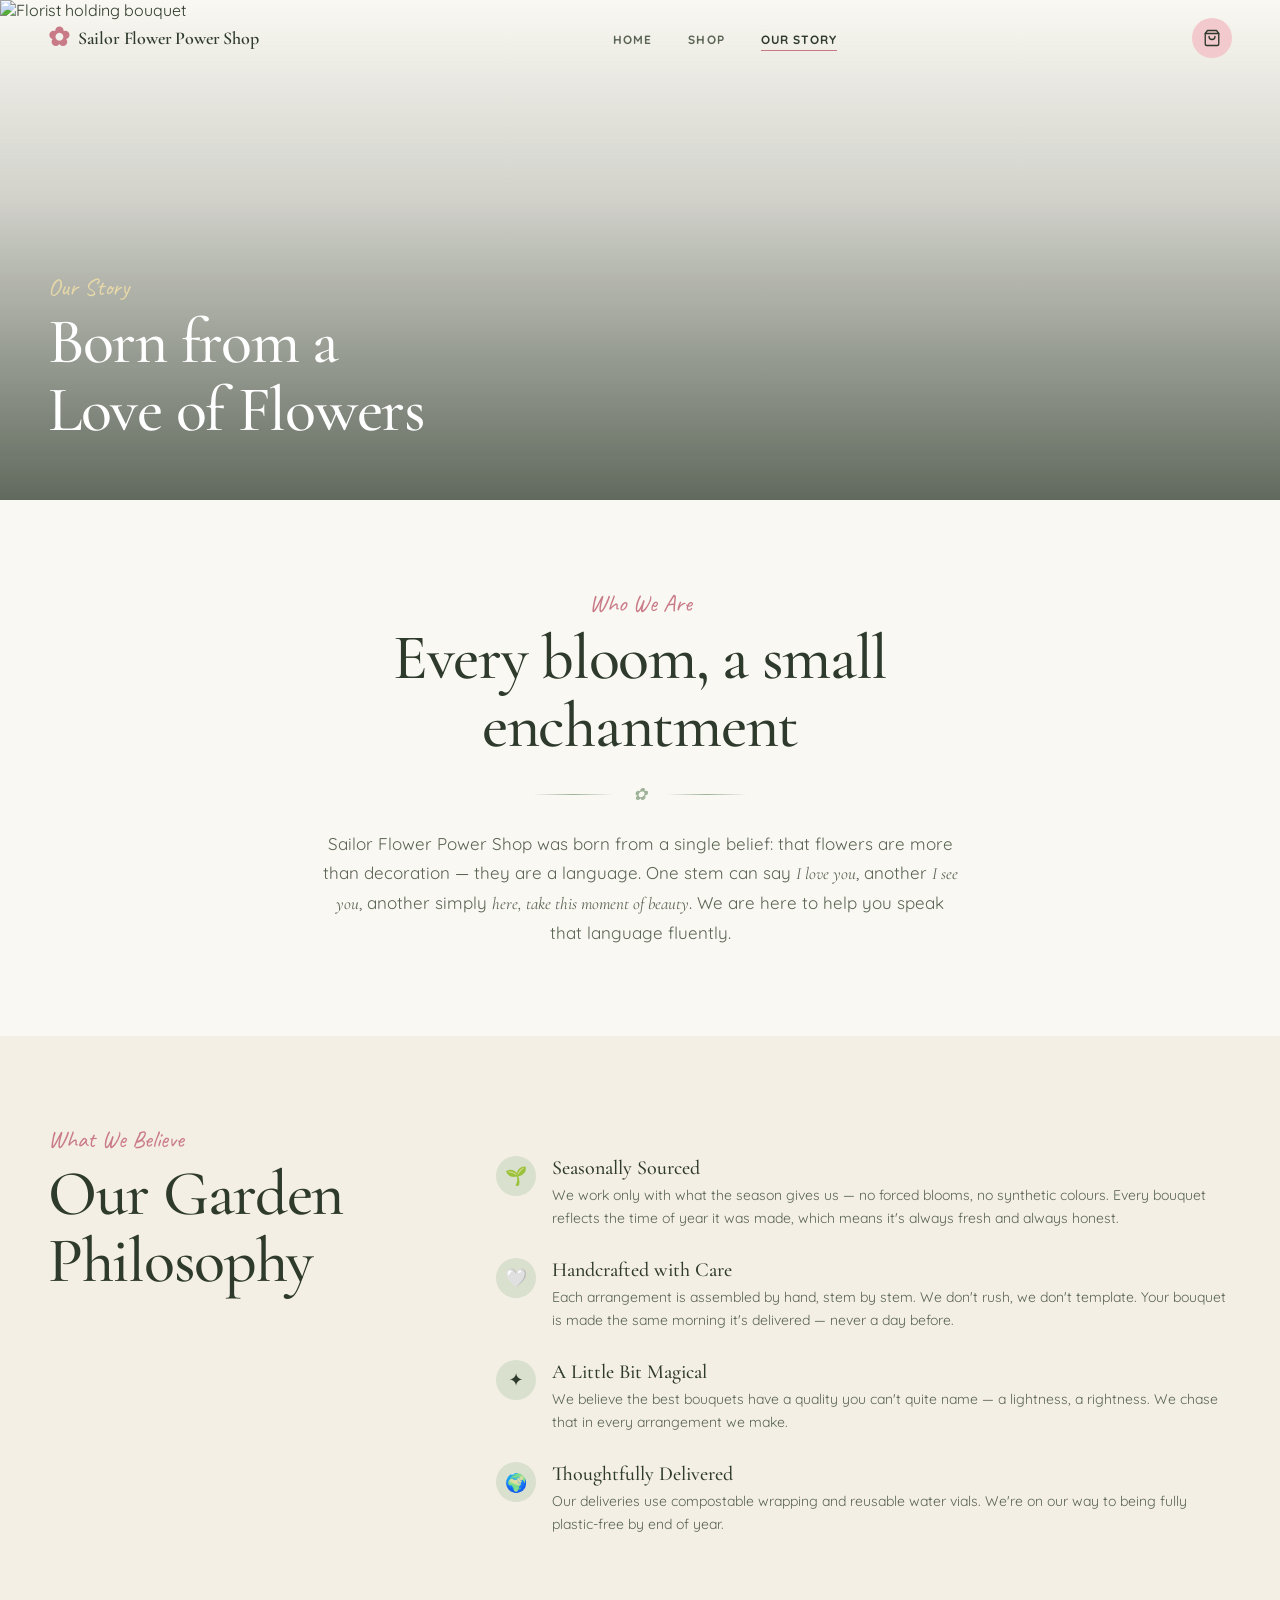
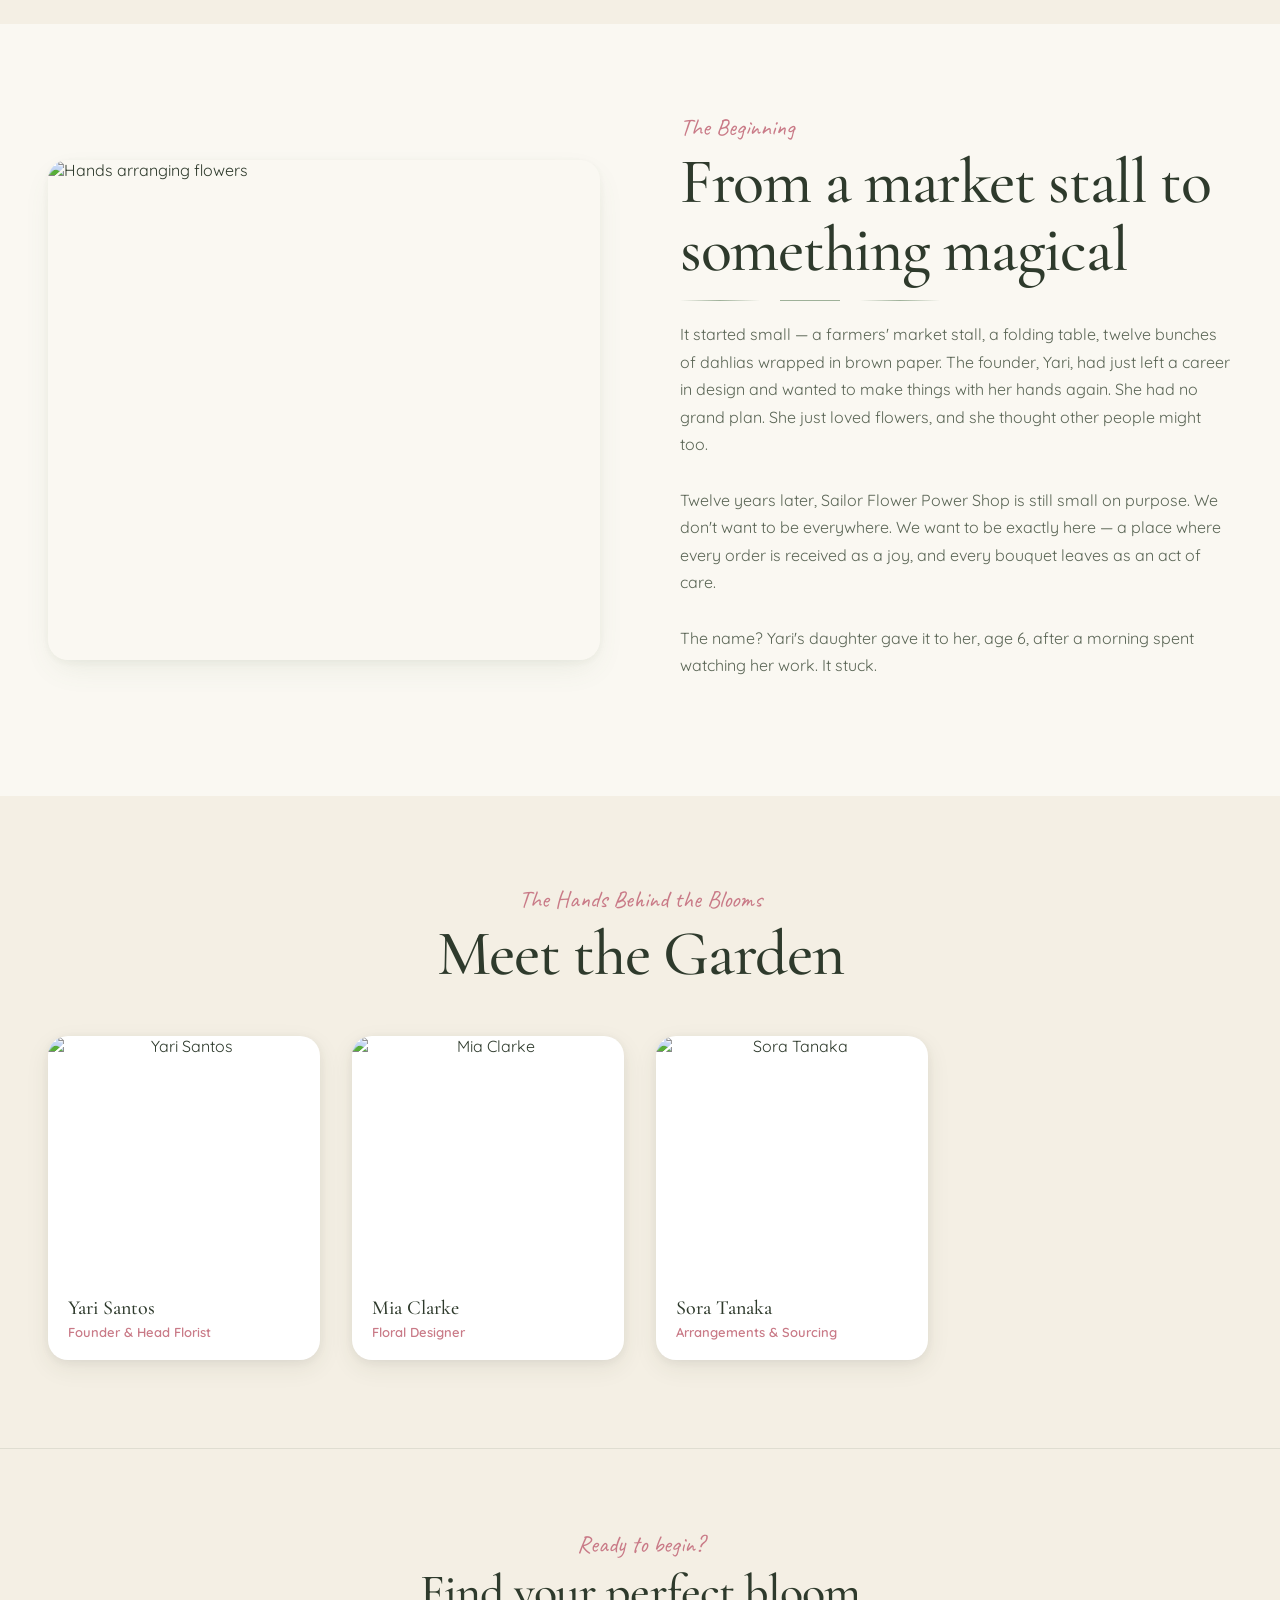
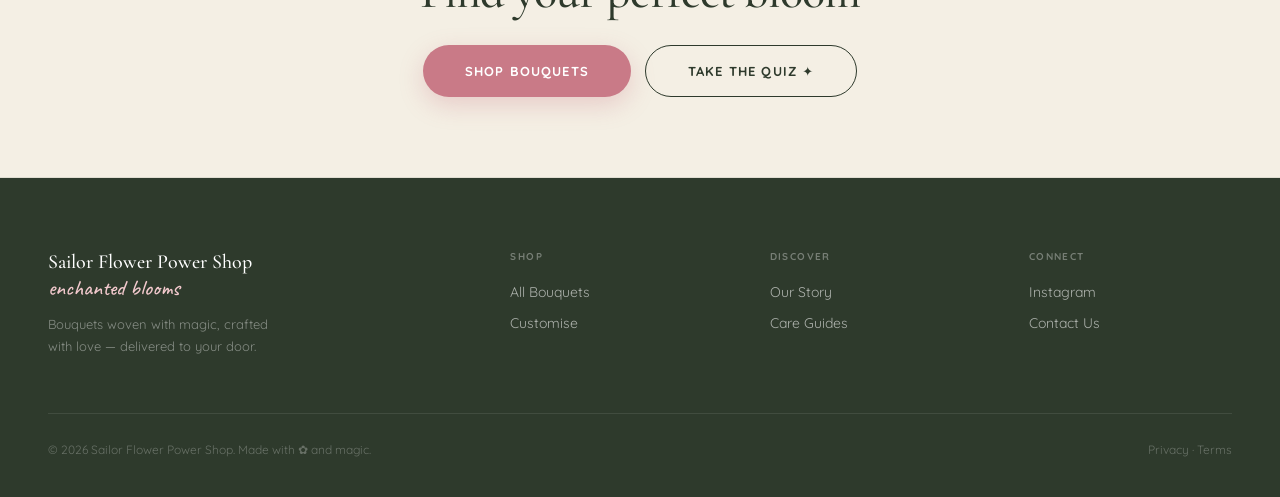
==== commit 7a7426a9: "Add Watson Assistant chat widget to all pages Replaced placeholder chat UI with live Watson Assistan" ====
--- a/about.html
+++ b/about.html
@@ -183,32 +183,20 @@
     </div>
   </footer>
 
-  <!-- ── Chat Widget ── -->
-  <div class="chat-widget" id="chat-widget">
-    <div class="chat-panel" id="chat-panel">
-      <div class="chat-header">
-        <div class="chat-avatar">✿</div>
-        <div class="chat-header-info">
-          <h4>Bloom Guide</h4>
-          <p>Here to help ✦</p>
-        </div>
-      </div>
-      <div class="chat-messages" id="chat-messages">
-        <div class="chat-bubble bot">
-          Hello! I'm your Bloom Guide 🌸 I can help you find the perfect bouquet, answer care questions, or guide you through our seasonal collections. What can I do for you today?
-        </div>
-      </div>
-      <div class="chat-input-row">
-        <input type="text" class="chat-input" id="chat-input" placeholder="Ask about flowers…" aria-label="Message">
-        <button class="chat-send" id="chat-send" aria-label="Send">
-          <svg viewBox="0 0 24 24"><path d="M22 2L11 13M22 2L15 22l-4-9-9-4 20-7z"/></svg>
-        </button>
-      </div>
-    </div>
-    <button class="chat-toggle" id="chat-toggle" aria-label="Open chat">
-      <svg viewBox="0 0 24 24"><path d="M21 15a2 2 0 01-2 2H7l-4 4V5a2 2 0 012-2h14a2 2 0 012 2z"/></svg>
-    </button>
-  </div>
+  <!-- ── Watson Assistant Chat ── -->
+  <script>
+    window.watsonAssistantChatOptions = {
+      integrationID: "76da8483-91d7-4ba9-a647-1d5b6c81d4c4",
+      region: "https://integrations.au-syd.assistant.watson.appdomain.cloud",
+      serviceInstanceID: "3f16e26c-b5b8-44f5-9fed-8a8712f2b3bf",
+      onLoad: async (instance) => { await instance.render(); }
+    };
+    setTimeout(function(){
+      const t=document.createElement('script');
+      t.src="https://web-chat.global.assistant.watson.appdomain.cloud/versions/" + (window.watsonAssistantChatOptions.clientVersion || 'latest') + "/WatsonAssistantChatEntry.js";
+      document.head.appendChild(t);
+    });
+  </script>
 
   <!-- ── Quiz Modal ── -->
   <div class="quiz-modal" id="quiz-modal" role="dialog" aria-modal="true" aria-label="Find your bouquet quiz">
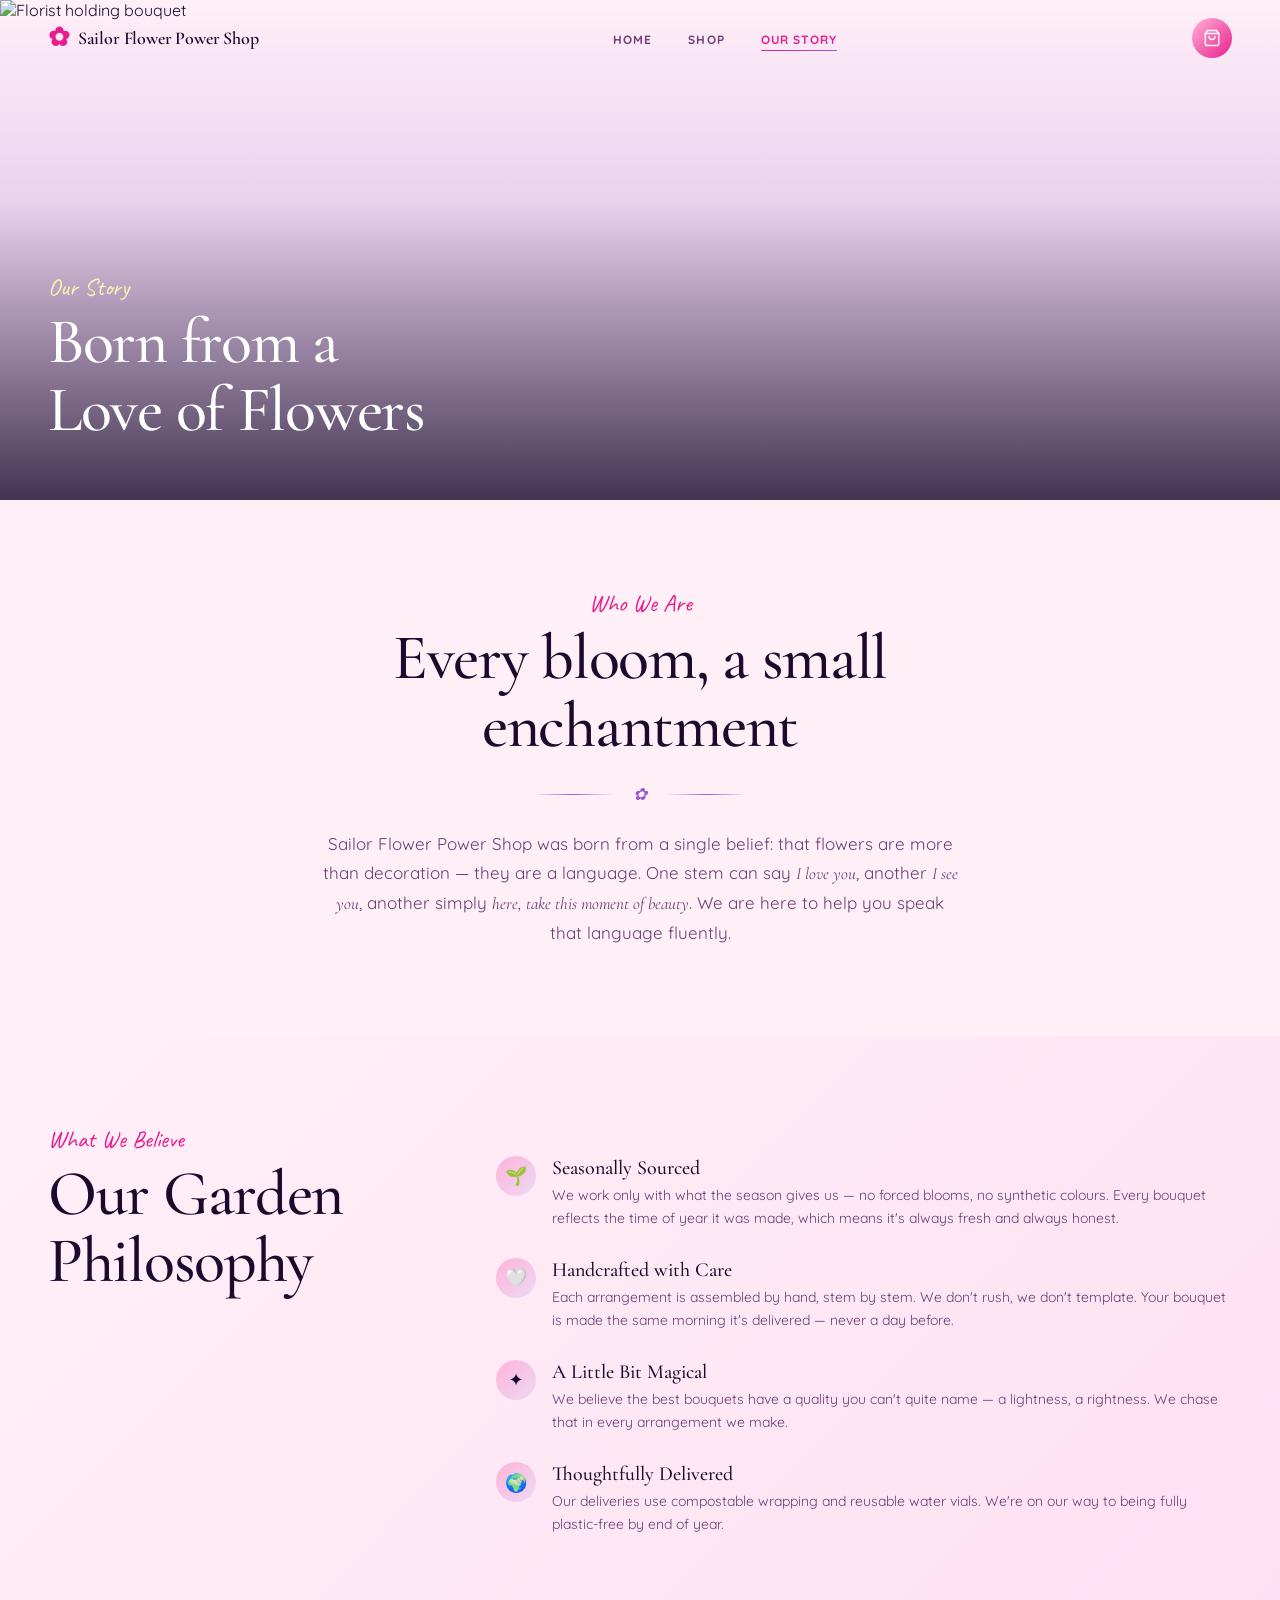
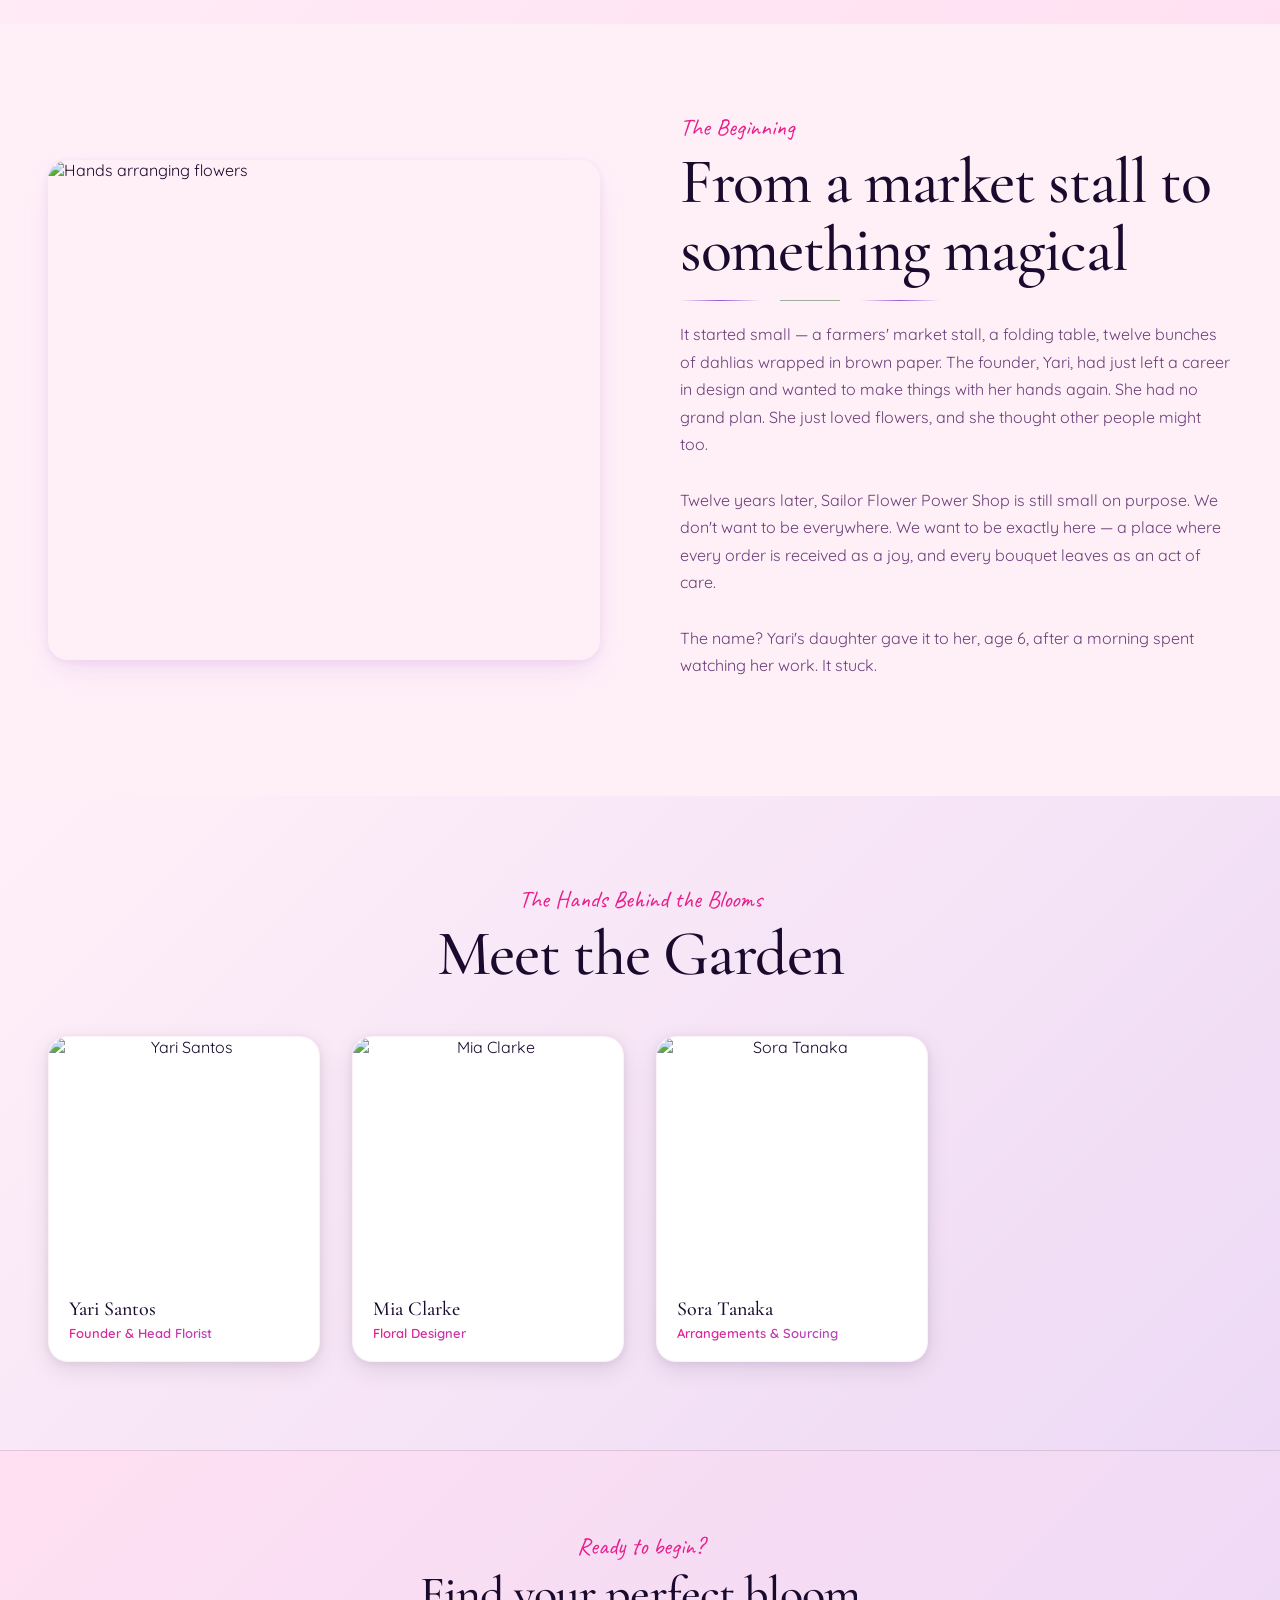
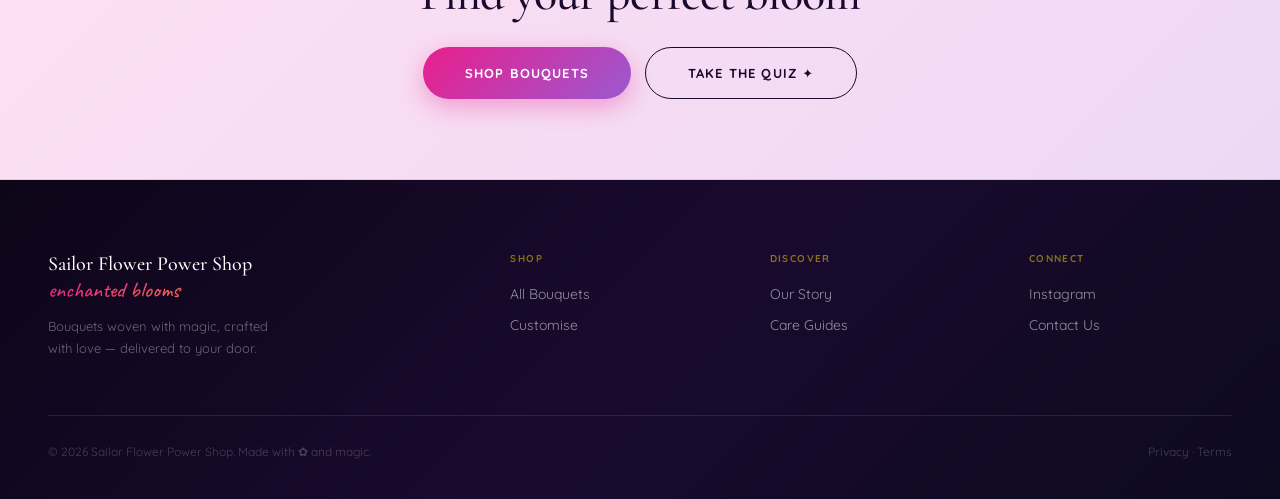
==== commit 5b0ee9ed: "Update Watson integrationID to correct value Co-Authored-By: Claude Sonnet 4.6 <noreply@anthropic.co" ====
--- a/about.html
+++ b/about.html
@@ -186,7 +186,7 @@
   <!-- ── Watson Assistant Chat ── -->
   <script>
     window.watsonAssistantChatOptions = {
-      integrationID: "76da8483-91d7-4ba9-a647-1d5b6c81d4c4",
+      integrationID: "d4d0ec75-9d39-45fe-8f8e-cca0a8829a76",
       region: "https://integrations.au-syd.assistant.watson.appdomain.cloud",
       serviceInstanceID: "3f16e26c-b5b8-44f5-9fed-8a8712f2b3bf",
       onLoad: async (instance) => { await instance.render(); }
--- a/css/style.css
+++ b/css/style.css
@@ -1,5 +1,5 @@
 /* ============================================================
-   Sailor Flower Power Shop — Enchanted Garden Direction
+   Sailor Flower Power Shop — Sailor Moon Magical Theme
    Fonts: Cormorant Garamond · Quicksand · Caveat
    ============================================================ */
 
@@ -7,37 +7,38 @@
 
 /* ── Tokens ── */
 :root {
-  --ivory:       #FAF8F2;
-  --cream:       #F4EFE4;
-  --cream-2:     #EBE5D5;
-  --sage:        #9EB199;
-  --sage-deep:   #6E8769;
-  --sage-mist:   #D9E0CE;
-  --blush:       #F2C9CD;
-  --blush-deep:  #E58A93;
-  --rose:        #C97A87;
-  --rose-deep:   #A85A68;
-  --gold:        #C9A86A;
-  --gold-soft:   #E8D8A8;
-  --ink:         #2E3A2C;
-  --ink-soft:    #5A6555;
-  --muted:       #8A8F7E;
-  --pearl:       #F5EFE6;
-  --sparkle-col: #FFF8C8;
-  --line:        rgba(46,58,44,0.10);
+  /* Sailor Moon palette */
+  --ivory:       #FFF0F8;   /* magical pink-white */
+  --cream:       #FFE0F2;   /* pink cream */
+  --cream-2:     #FFCCE9;   /* deeper pink */
+  --sage:        #C9A8E0;   /* soft lavender (replaces sage) */
+  --sage-deep:   #9B59D0;   /* vivid purple */
+  --sage-mist:   #EDD9F5;   /* lavender mist */
+  --blush:       #FFB3D9;   /* hot pink mist */
+  --blush-deep:  #FF6FA8;   /* hot pink */
+  --rose:        #E91E8C;   /* Sailor Moon magenta */
+  --rose-deep:   #C2185B;   /* deep magenta */
+  --gold:        #FFD700;   /* starlight gold */
+  --gold-soft:   #FFF3B0;   /* champagne gold */
+  --ink:         #1A0A2E;   /* deep cosmic purple */
+  --ink-soft:    #6B3F7A;   /* medium purple */
+  --muted:       #B07CC0;   /* muted lavender */
+  --pearl:       #FFF5FF;   /* pearl white */
+  --sparkle-col: #FFFBFF;
+  --line:        rgba(45,27,53,0.12);
 
   --font-display: "Cormorant Garamond", Georgia, serif;
   --font-body:    "Quicksand", system-ui, sans-serif;
   --font-script:  "Caveat", cursive;
 
-  --shadow-soft: 0 12px 32px -8px rgba(94,122,82,0.12), 0 2px 8px rgba(94,122,82,0.06);
-  --shadow-card: 0 2px 8px rgba(46,58,44,0.06), 0 8px 24px rgba(46,58,44,0.08);
-  --shadow-hover: 0 16px 48px -8px rgba(94,122,82,0.18), 0 4px 16px rgba(94,122,82,0.1);
-  --shadow-pink: 0 12px 32px -8px rgba(201,122,135,0.22), 0 2px 8px rgba(201,122,135,0.1);
-
-  --radius:     20px;
-  --radius-sm:  12px;
-  --radius-pill:999px;
+  --shadow-soft:  0 12px 32px -8px rgba(155,89,208,0.18), 0 2px 8px rgba(155,89,208,0.1);
+  --shadow-card:  0 2px 8px rgba(26,10,46,0.07), 0 8px 24px rgba(26,10,46,0.09);
+  --shadow-hover: 0 16px 48px -8px rgba(233,30,140,0.28), 0 4px 16px rgba(233,30,140,0.14);
+  --shadow-pink:  0 12px 32px -8px rgba(233,30,140,0.30), 0 2px 8px rgba(233,30,140,0.16);
+
+  --radius:      20px;
+  --radius-sm:   12px;
+  --radius-pill: 999px;
 }
 
 /* ── Reset ── */
@@ -57,18 +58,19 @@
 
 /* ── Keyframes ── */
 @keyframes twinkle {
-  0%,100% { opacity: 0;   transform: scale(.4) rotate(0deg); }
-  50%      { opacity: 1;   transform: scale(1)  rotate(30deg); }
+  0%,100% { opacity: 0;   transform: scale(.3) rotate(0deg); }
+  50%      { opacity: 1;   transform: scale(1)  rotate(45deg); }
+}
+@keyframes star-burst {
+  0%,100% { opacity: 0;   transform: scale(.2) rotate(0deg); }
+  40%      { opacity: 1;   transform: scale(1.2) rotate(72deg); }
+  70%      { opacity: .8;  transform: scale(.9) rotate(144deg); }
 }
 @keyframes drift {
   0%   { transform: translateY(-30px) rotate(0deg) translateX(0);   opacity: 0; }
-  8%   { opacity: .85; }
-  90%  { opacity: .8; }
+  8%   { opacity: .9; }
+  90%  { opacity: .85; }
   100% { transform: translateY(110vh) rotate(var(--dr,360deg)) translateX(var(--dx,30px)); opacity: 0; }
-}
-@keyframes sway {
-  0%,100% { transform: translateX(0)   rotate(var(--rot, 0deg)); }
-  50%      { transform: translateX(18px) rotate(calc(var(--rot,0deg) + 14deg)); }
 }
 @keyframes float-soft {
   0%,100% { transform: translateY(0); }
@@ -92,8 +94,8 @@
   to   { opacity: 1; transform: translateY(0); }
 }
 @keyframes pulse-glow {
-  0%,100% { box-shadow: 0 0 20px rgba(201,122,135,.4), 0 0 40px rgba(201,122,135,.15); }
-  50%      { box-shadow: 0 0 36px rgba(201,122,135,.6), 0 0 60px rgba(201,122,135,.25); }
+  0%,100% { box-shadow: 0 0 20px rgba(233,30,140,.5), 0 0 40px rgba(155,89,208,.2); }
+  50%      { box-shadow: 0 0 40px rgba(233,30,140,.8), 0 0 80px rgba(155,89,208,.4); }
 }
 @keyframes marquee {
   from { transform: translateX(0); }
@@ -101,6 +103,15 @@
 }
 @keyframes spin-slow {
   to { transform: rotate(360deg); }
+}
+@keyframes cosmic-shift {
+  0%,100% { background-position: 0% 50%; }
+  50%      { background-position: 100% 50%; }
+}
+@keyframes sparkle-pop {
+  0%   { transform: scale(0) rotate(0deg);   opacity: 0; }
+  50%  { transform: scale(1.3) rotate(90deg); opacity: 1; }
+  100% { transform: scale(0) rotate(180deg); opacity: 0; }
 }
 
 /* ── Page entry ── */
@@ -118,10 +129,10 @@
   transition: background .3s, box-shadow .3s;
 }
 .nav.scrolled {
-  background: rgba(250,248,242,.9);
-  backdrop-filter: blur(16px);
-  -webkit-backdrop-filter: blur(16px);
-  box-shadow: 0 1px 0 var(--line);
+  background: rgba(255,240,248,.92);
+  backdrop-filter: blur(20px);
+  -webkit-backdrop-filter: blur(20px);
+  box-shadow: 0 1px 0 var(--line), 0 4px 20px rgba(233,30,140,.06);
 }
 .nav-logo {
   font-family: var(--font-display);
@@ -138,10 +149,7 @@
   color: var(--rose);
   line-height: 1;
 }
-.nav-links {
-  display: flex;
-  gap: 36px;
-}
+.nav-links { display: flex; gap: 36px; }
 .nav-links a {
   font-size: 12px;
   font-weight: 700;
@@ -157,11 +165,11 @@
   position: absolute;
   bottom: -2px; left: 0;
   width: 0; height: 1.5px;
-  background: var(--rose);
+  background: linear-gradient(90deg, var(--rose), var(--sage-deep));
   transition: width .25s ease;
 }
 .nav-links a:hover,
-.nav-links a.active { color: var(--ink); }
+.nav-links a.active { color: var(--rose); }
 .nav-links a:hover::after,
 .nav-links a.active::after { width: 100%; }
 .nav-actions { display: flex; align-items: center; gap: 10px; }
@@ -180,14 +188,14 @@
 .nav-cart-btn {
   width: 40px; height: 40px;
   border-radius: 50%;
-  background: var(--blush);
+  background: linear-gradient(135deg, var(--blush), var(--rose));
   display: flex; align-items: center; justify-content: center;
-  transition: background .2s, transform .2s;
-}
-.nav-cart-btn:hover { background: var(--blush-deep); transform: scale(1.06); }
+  transition: opacity .2s, transform .2s;
+}
+.nav-cart-btn:hover { opacity: .85; transform: scale(1.06); }
 .nav-cart-btn svg {
   width: 18px; height: 18px;
-  fill: none; stroke: var(--ink); stroke-width: 1.8; stroke-linecap: round; stroke-linejoin: round;
+  fill: none; stroke: #fff; stroke-width: 1.8; stroke-linecap: round; stroke-linejoin: round;
 }
 
 /* ── Buttons ── */
@@ -208,21 +216,21 @@
   white-space: nowrap;
 }
 .btn-primary {
-  background: var(--rose);
+  background: linear-gradient(135deg, var(--rose) 0%, #9B59D0 100%);
   color: #fff;
-  box-shadow: 0 8px 24px rgba(201,122,135,.3);
+  box-shadow: 0 8px 24px rgba(233,30,140,.35);
 }
 .btn-primary:hover {
-  background: var(--rose-deep);
+  background: linear-gradient(135deg, #C2185B 0%, #7B3DB0 100%);
   transform: translateY(-2px);
-  box-shadow: 0 12px 32px rgba(201,122,135,.42);
+  box-shadow: 0 12px 36px rgba(233,30,140,.5);
 }
 .btn-sage {
-  background: var(--sage-deep);
+  background: linear-gradient(135deg, var(--sage-deep), #6C3DA0);
   color: #fff;
-  box-shadow: 0 8px 22px rgba(110,135,105,.25);
-}
-.btn-sage:hover { background: #59715a; transform: translateY(-2px); }
+  box-shadow: 0 8px 22px rgba(155,89,208,.3);
+}
+.btn-sage:hover { opacity: .88; transform: translateY(-2px); }
 .btn-ghost {
   background: transparent;
   border: 1.5px solid var(--ink);
@@ -250,7 +258,7 @@
   align-items: center;
   justify-content: center;
   gap: 20px;
-  color: var(--sage);
+  color: var(--sage-deep);
   font-family: var(--font-display);
   font-style: italic;
   font-size: 17px;
@@ -265,10 +273,10 @@
 
 /* ── Glass ── */
 .glass {
-  background: rgba(255,255,255,.55);
-  backdrop-filter: blur(14px) saturate(140%);
-  -webkit-backdrop-filter: blur(14px) saturate(140%);
-  border: 1px solid rgba(255,255,255,.65);
+  background: rgba(255,245,255,.6);
+  backdrop-filter: blur(14px) saturate(160%);
+  -webkit-backdrop-filter: blur(14px) saturate(160%);
+  border: 1px solid rgba(233,30,140,.15);
 }
 
 /* ── Section ── */
@@ -319,15 +327,16 @@
   transition: transform 8s ease-out;
 }
 .hero-img.loaded { transform: scale(1); }
+/* Sailor Moon magical overlay: warm pink → lavender → deep cosmic */
 .hero-overlay {
   position: absolute;
   inset: 0;
   background: linear-gradient(
-    105deg,
-    rgba(250,248,242,.92) 0%,
-    rgba(250,248,242,.80) 40%,
-    rgba(250,248,242,.35) 70%,
-    rgba(250,248,242,.10) 100%
+    110deg,
+    rgba(255,220,238,.94) 0%,
+    rgba(255,200,230,.82) 30%,
+    rgba(200,150,220,.45) 60%,
+    rgba(26,10,46,.25) 100%
   );
 }
 .hero-petal-rain {
@@ -339,12 +348,11 @@
   position: absolute; inset: 0;
   pointer-events: none; z-index: 2;
 }
-/* botanical corner SVG decor */
 .hero-corner {
   position: absolute;
   pointer-events: none;
   z-index: 2;
-  opacity: .7;
+  opacity: .8;
 }
 .hero-corner-tl { top: 80px; left: 20px; }
 .hero-corner-br { bottom: 40px; right: 40px; transform: scaleX(-1) rotate(180deg); }
@@ -357,10 +365,11 @@
 }
 .hero-script {
   font-family: var(--font-script);
-  font-size: 26px;
+  font-size: 28px;
   color: var(--rose);
   margin-bottom: 12px;
   animation: fade-up .6s .1s ease-out both;
+  text-shadow: 0 0 20px rgba(233,30,140,.3);
 }
 .hero-title {
   font-family: var(--font-display);
@@ -369,16 +378,17 @@
   letter-spacing: -.025em;
   line-height: 1.04;
   margin-bottom: 20px;
+  color: var(--ink);
   animation: fade-up .6s .2s ease-out both;
 }
 .hero-title em {
   font-style: italic;
-  background: linear-gradient(110deg, var(--rose) 30%, var(--gold) 50%, var(--rose) 70%);
+  background: linear-gradient(110deg, var(--rose) 20%, var(--gold) 45%, #9B59D0 70%, var(--rose) 90%);
   background-size: 200% auto;
   -webkit-background-clip: text;
   background-clip: text;
   -webkit-text-fill-color: transparent;
-  animation: shimmer-text 5s linear infinite;
+  animation: shimmer-text 4s linear infinite;
 }
 .hero-desc {
   font-size: 17px;
@@ -409,13 +419,15 @@
   color: var(--ink-soft);
   font-weight: 600;
 }
-.hero-badge-icon { color: var(--sage-deep); font-size: 16px; }
+.hero-badge-icon { color: var(--rose); font-size: 16px; }
 
 /* ── Marquee ── */
 .marquee-wrap {
-  background: var(--ink);
+  background: linear-gradient(135deg, #1A0A2E 0%, #3D1060 50%, #1A0A2E 100%);
   overflow: hidden;
   padding: 14px 0;
+  border-top: 1px solid rgba(255,215,0,.15);
+  border-bottom: 1px solid rgba(255,215,0,.15);
 }
 .marquee-track {
   display: flex;
@@ -432,7 +444,7 @@
   padding: 0 32px;
   letter-spacing: .02em;
 }
-.marquee-track span:nth-child(odd) { color: var(--gold-soft); }
+.marquee-track span:nth-child(odd) { color: var(--gold); }
 
 /* ────────────────────────────────────────────
    PRODUCT GRID & CARDS
@@ -457,10 +469,12 @@
   transition: transform .3s cubic-bezier(.2,.8,.3,1), box-shadow .3s;
   text-decoration: none;
   color: inherit;
+  border: 1px solid rgba(233,30,140,.06);
 }
 .product-card:hover {
   transform: translateY(-6px);
   box-shadow: var(--shadow-hover);
+  border-color: rgba(233,30,140,.15);
 }
 .product-img-wrap {
   position: relative;
@@ -476,7 +490,7 @@
 .product-overlay {
   position: absolute;
   inset: 0;
-  background: rgba(46,58,44,.25);
+  background: rgba(26,10,46,.28);
   display: flex;
   align-items: center;
   justify-content: center;
@@ -487,7 +501,7 @@
 .product-badge {
   position: absolute;
   top: 14px; left: 14px;
-  background: var(--rose);
+  background: linear-gradient(135deg, var(--rose), #9B59D0);
   color: #fff;
   font-size: 11px;
   font-weight: 700;
@@ -496,21 +510,17 @@
   padding: 5px 12px;
   border-radius: var(--radius-pill);
 }
-.product-badge.new { background: var(--sage-deep); }
-.product-info {
-  padding: 20px 22px 22px;
-}
+.product-badge.new {
+  background: linear-gradient(135deg, var(--sage-deep), #6C3DA0);
+}
+.product-info { padding: 20px 22px 22px; }
 .product-name {
   font-family: var(--font-display);
   font-size: 22px;
   font-weight: 500;
   margin-bottom: 4px;
 }
-.product-sub {
-  font-size: 13px;
-  color: var(--muted);
-  margin-bottom: 14px;
-}
+.product-sub { font-size: 13px; color: var(--muted); margin-bottom: 14px; }
 .product-footer {
   display: flex;
   align-items: center;
@@ -531,10 +541,10 @@
   transition: transform .2s, color .2s;
   padding: 4px;
 }
-.product-heart:hover { transform: scale(1.2); color: var(--rose); }
+.product-heart:hover { transform: scale(1.25); color: var(--rose); }
 .product-heart.active { color: var(--rose); }
 
-/* ── Filter bar (shop page) ── */
+/* ── Filter bar ── */
 .filter-bar {
   display: flex;
   gap: 10px;
@@ -556,24 +566,35 @@
 }
 .filter-chip:hover,
 .filter-chip.active {
-  background: var(--ink);
+  background: linear-gradient(135deg, var(--rose), var(--sage-deep));
   color: #fff;
-  border-color: var(--ink);
-}
-.filter-chip.rose-active {
-  background: var(--rose);
-  color: #fff;
-  border-color: var(--rose);
+  border-color: transparent;
+  box-shadow: 0 4px 14px rgba(233,30,140,.25);
 }
 
 /* ────────────────────────────────────────────
-   QUIZ SECTION (homepage)
+   QUIZ SECTION
    ──────────────────────────────────────────── */
 .quiz-section {
   position: relative;
-  background: var(--ink);
+  background: linear-gradient(135deg, #1A0A2E 0%, #3D1060 45%, #0D1A3E 100%);
   overflow: hidden;
-  padding: 0;
+}
+/* star sparkles in quiz section */
+.quiz-section::before {
+  content: '';
+  position: absolute;
+  inset: 0;
+  background-image:
+    radial-gradient(1.5px 1.5px at 10% 20%, rgba(255,215,0,.7) 0%, transparent 100%),
+    radial-gradient(1.5px 1.5px at 30% 60%, rgba(255,255,255,.5) 0%, transparent 100%),
+    radial-gradient(1px 1px at 55% 15%, rgba(255,179,217,.8) 0%, transparent 100%),
+    radial-gradient(1.5px 1.5px at 70% 75%, rgba(255,215,0,.6) 0%, transparent 100%),
+    radial-gradient(1px 1px at 85% 35%, rgba(255,255,255,.6) 0%, transparent 100%),
+    radial-gradient(2px 2px at 20% 85%, rgba(200,150,255,.5) 0%, transparent 100%),
+    radial-gradient(1px 1px at 90% 10%, rgba(255,215,0,.5) 0%, transparent 100%),
+    radial-gradient(1.5px 1.5px at 45% 90%, rgba(255,255,255,.4) 0%, transparent 100%);
+  pointer-events: none;
 }
 .quiz-inner {
   max-width: 1320px;
@@ -583,8 +604,9 @@
   grid-template-columns: 1fr 1fr;
   gap: 80px;
   align-items: center;
-}
-.quiz-content .section-sub { color: var(--gold-soft); }
+  position: relative; z-index: 1;
+}
+.quiz-content .section-sub { color: var(--gold); }
 .quiz-content .section-title { color: #fff; }
 .quiz-desc {
   font-size: 16px;
@@ -603,19 +625,15 @@
   height: 460px;
   object-fit: cover;
   border-radius: 200px 200px 20px 20px;
-  box-shadow: 0 32px 80px rgba(0,0,0,.35);
+  box-shadow: 0 32px 80px rgba(0,0,0,.45), 0 0 60px rgba(233,30,140,.25);
   animation: float-soft 6s ease-in-out infinite;
 }
 .quiz-sparkle-ring {
   position: absolute;
   inset: -24px;
-  border: 1px dashed rgba(255,255,255,.18);
+  border: 1px dashed rgba(255,215,0,.3);
   border-radius: 200px 200px 24px 24px;
   animation: spin-slow 30s linear infinite;
-}
-.quiz-bokeh {
-  position: absolute; inset: 0;
-  pointer-events: none;
 }
 
 /* ────────────────────────────────────────────
@@ -629,9 +647,9 @@
 .quiz-modal.open { display: flex; }
 .quiz-backdrop {
   position: absolute; inset: 0;
-  background: rgba(46,58,44,.55);
-  backdrop-filter: blur(10px);
-  -webkit-backdrop-filter: blur(10px);
+  background: rgba(26,10,46,.7);
+  backdrop-filter: blur(12px);
+  -webkit-backdrop-filter: blur(12px);
 }
 .quiz-box {
   position: relative;
@@ -641,7 +659,7 @@
   padding: 48px;
   width: 90%;
   max-width: 520px;
-  box-shadow: 0 32px 80px rgba(46,58,44,.25);
+  box-shadow: 0 32px 80px rgba(26,10,46,.4), 0 0 0 1px rgba(233,30,140,.12);
   animation: bloom-in .4s ease-out both;
 }
 .quiz-close {
@@ -679,8 +697,8 @@
   text-align: left;
   transition: all .22s;
 }
-.quiz-option:hover { border-color: var(--rose); background: var(--pearl); }
-.quiz-option.selected { border-color: var(--rose); background: var(--blush); }
+.quiz-option:hover { border-color: var(--rose); background: var(--pearl); box-shadow: 0 4px 16px rgba(233,30,140,.1); }
+.quiz-option.selected { border-color: var(--rose); background: var(--cream); box-shadow: 0 4px 16px rgba(233,30,140,.15); }
 .quiz-option-icon { font-size: 22px; margin-bottom: 6px; display: block; }
 .quiz-option-label { font-size: 14px; font-weight: 600; display: block; }
 .quiz-option-sub { font-size: 12px; color: var(--muted); }
@@ -691,9 +709,7 @@
   transition: background .25s;
 }
 .quiz-dot.done { background: var(--rose); }
-.quiz-result {
-  text-align: center;
-}
+.quiz-result { text-align: center; }
 .quiz-result-img {
   width: 200px; height: 240px;
   border-radius: 100px 100px 16px 16px;
@@ -712,7 +728,7 @@
 }
 
 /* ────────────────────────────────────────────
-   ABOUT SNIPPET (homepage)
+   ABOUT SNIPPET
    ──────────────────────────────────────────── */
 .about-snippet-inner {
   display: grid;
@@ -720,9 +736,7 @@
   gap: 80px;
   align-items: center;
 }
-.about-snippet-img-wrap {
-  position: relative;
-}
+.about-snippet-img-wrap { position: relative; }
 .about-snippet-img {
   width: 100%; height: 520px;
   object-fit: cover;
@@ -738,12 +752,16 @@
   box-shadow: var(--shadow-card);
   text-align: center;
   min-width: 130px;
+  border: 1px solid rgba(233,30,140,.1);
 }
 .about-snippet-badge-num {
   display: block;
   font-family: var(--font-display);
   font-size: 36px; font-weight: 600;
-  color: var(--rose);
+  background: linear-gradient(135deg, var(--rose), var(--sage-deep));
+  -webkit-background-clip: text;
+  background-clip: text;
+  -webkit-text-fill-color: transparent;
   line-height: 1;
 }
 .about-snippet-badge-label {
@@ -764,16 +782,13 @@
    NEWSLETTER
    ──────────────────────────────────────────── */
 .newsletter-section {
-  background: var(--cream);
+  background: linear-gradient(135deg, var(--cream) 0%, var(--sage-mist) 100%);
   border-top: 1px solid var(--line);
   border-bottom: 1px solid var(--line);
   padding: 80px 48px;
   text-align: center;
 }
-.newsletter-inner {
-  max-width: 560px;
-  margin: 0 auto;
-}
+.newsletter-inner { max-width: 560px; margin: 0 auto; }
 .newsletter-inner .section-sub { margin-bottom: 8px; }
 .newsletter-inner .section-title { margin-bottom: 28px; font-size: clamp(30px,4vw,48px); }
 .newsletter-form {
@@ -792,16 +807,16 @@
   font-size: 14px;
   color: var(--ink);
   outline: none;
-  transition: border-color .2s;
-}
-.newsletter-input:focus { border-color: var(--rose); }
+  transition: border-color .2s, box-shadow .2s;
+}
+.newsletter-input:focus { border-color: var(--rose); box-shadow: 0 0 0 3px rgba(233,30,140,.1); }
 .newsletter-input::placeholder { color: var(--muted); }
 
 /* ────────────────────────────────────────────
    FOOTER
    ──────────────────────────────────────────── */
 .footer {
-  background: var(--ink);
+  background: linear-gradient(135deg, #0D0518 0%, #1A0A2E 50%, #0D0A20 100%);
   padding: 72px 48px 40px;
 }
 .footer-inner {
@@ -810,7 +825,7 @@
   grid-template-columns: 2fr 1fr 1fr 1fr;
   gap: 56px;
   padding-bottom: 56px;
-  border-bottom: 1px solid rgba(255,255,255,.09);
+  border-bottom: 1px solid rgba(255,215,0,.12);
 }
 .footer-logo {
   font-family: var(--font-display);
@@ -821,29 +836,32 @@
 .footer-script {
   font-family: var(--font-script);
   font-size: 22px;
-  color: var(--blush);
+  background: linear-gradient(135deg, var(--rose), var(--gold));
+  -webkit-background-clip: text;
+  background-clip: text;
+  -webkit-text-fill-color: transparent;
   display: block;
   margin-bottom: 12px;
 }
 .footer-tagline {
   font-size: 13px;
-  color: rgba(255,255,255,.42);
+  color: rgba(255,255,255,.38);
   line-height: 1.65;
   max-width: 220px;
 }
 .footer-col h4 {
   font-size: 10px; font-weight: 700;
   letter-spacing: .14em; text-transform: uppercase;
-  color: rgba(255,255,255,.35);
+  color: rgba(255,215,0,.5);
   margin-bottom: 18px;
 }
 .footer-col li { margin-bottom: 11px; }
 .footer-col a {
   font-size: 14px;
-  color: rgba(255,255,255,.6);
+  color: rgba(255,255,255,.55);
   transition: color .2s;
 }
-.footer-col a:hover { color: #fff; }
+.footer-col a:hover { color: var(--rose); }
 .footer-bottom {
   max-width: 1320px; margin: 0 auto;
   padding-top: 28px;
@@ -851,138 +869,15 @@
   justify-content: space-between;
   align-items: center;
   font-size: 12px;
-  color: rgba(255,255,255,.28);
+  color: rgba(255,255,255,.22);
 }
 
 /* ────────────────────────────────────────────
-   CHAT WIDGET
-   ──────────────────────────────────────────── */
-.chat-widget {
-  position: fixed;
-  bottom: 32px; right: 32px;
-  z-index: 200;
-}
-.chat-toggle {
-  width: 60px; height: 60px;
-  border-radius: 50%;
-  background: linear-gradient(135deg, var(--rose), #b85c73);
-  box-shadow: var(--shadow-pink);
-  display: flex; align-items: center; justify-content: center;
-  cursor: pointer;
-  transition: transform .25s cubic-bezier(.2,.8,.3,1);
-  animation: pulse-glow 3.5s ease-in-out infinite;
-  border: none;
-}
-.chat-toggle:hover { transform: scale(1.1); }
-.chat-toggle svg {
-  width: 26px; height: 26px;
-  fill: none; stroke: #fff; stroke-width: 2; stroke-linecap: round; stroke-linejoin: round;
-}
-.chat-toggle.open { animation: none; background: var(--ink); }
-.chat-panel {
-  position: absolute;
-  bottom: 76px; right: 0;
-  width: 340px;
-  border-radius: var(--radius);
-  overflow: hidden;
-  box-shadow: 0 24px 64px rgba(46,58,44,.18), 0 4px 16px rgba(46,58,44,.1);
-  background: #fff;
-  transform: scale(.9) translateY(12px);
-  transform-origin: bottom right;
-  opacity: 0;
-  pointer-events: none;
-  transition: opacity .25s ease, transform .28s cubic-bezier(.2,.8,.3,1);
-}
-.chat-panel.visible {
-  opacity: 1;
-  transform: scale(1) translateY(0);
-  pointer-events: auto;
-}
-.chat-header {
-  background: linear-gradient(135deg, var(--rose), #b85c73);
-  padding: 16px 20px;
-  display: flex; align-items: center; gap: 12px;
-}
-.chat-avatar {
-  width: 38px; height: 38px;
-  border-radius: 50%;
-  background: rgba(255,255,255,.22);
-  display: flex; align-items: center; justify-content: center;
-  font-family: var(--font-script);
-  font-size: 22px; color: #fff;
-}
-.chat-header-info h4 {
-  font-family: var(--font-display);
-  font-size: 16px; font-weight: 600;
-  color: #fff; margin: 0 0 1px;
-}
-.chat-header-info p {
-  font-size: 11px;
-  color: rgba(255,255,255,.72);
-  margin: 0;
-}
-.chat-messages {
-  padding: 16px;
-  height: 264px;
-  overflow-y: auto;
-  display: flex; flex-direction: column; gap: 12px;
-  scroll-behavior: smooth;
-}
-.chat-messages::-webkit-scrollbar { width: 3px; }
-.chat-messages::-webkit-scrollbar-thumb { background: var(--sage-mist); border-radius: 99px; }
-.chat-bubble {
-  max-width: 88%;
-  padding: 10px 14px;
-  border-radius: 14px;
-  font-size: 14px; line-height: 1.55;
-}
-.chat-bubble.bot {
-  align-self: flex-start;
-  background: var(--cream);
-  color: var(--ink);
-  border-bottom-left-radius: 4px;
-}
-.chat-bubble.user {
-  align-self: flex-end;
-  background: var(--rose);
-  color: #fff;
-  border-bottom-right-radius: 4px;
-}
-.chat-input-row {
-  padding: 12px 14px;
-  border-top: 1px solid var(--line);
-  display: flex; gap: 8px; align-items: center;
-}
-.chat-input {
-  flex: 1;
-  border: 1.5px solid var(--line);
-  border-radius: var(--radius-pill);
-  padding: 10px 16px;
-  font-family: var(--font-body);
-  font-size: 14px; color: var(--ink);
-  background: var(--ivory);
-  outline: none;
-  transition: border-color .2s;
-}
-.chat-input:focus { border-color: var(--rose); }
-.chat-send {
-  width: 38px; height: 38px;
-  border-radius: 50%;
-  background: var(--rose);
-  display: flex; align-items: center; justify-content: center;
-  cursor: pointer; border: none;
-  transition: background .2s, transform .15s;
-  flex-shrink: 0;
-}
-.chat-send:hover { background: var(--rose-deep); transform: scale(1.06); }
-.chat-send svg { width: 15px; height: 15px; fill: #fff; }
-
-/* ────────────────────────────────────────────
-   SHOP PAGE — hero strip
+   PAGE HERO STRIP (shop / about)
    ──────────────────────────────────────────── */
 .page-hero {
   padding: 140px 48px 72px;
-  background: var(--cream);
+  background: linear-gradient(135deg, var(--ivory) 0%, var(--cream) 50%, var(--sage-mist) 100%);
   border-bottom: 1px solid var(--line);
   position: relative;
   overflow: hidden;
@@ -992,11 +887,16 @@
   margin: 0 auto;
   position: relative; z-index: 1;
 }
-.page-hero h1 { font-family: var(--font-display); font-size: clamp(42px,6vw,72px); font-weight: 500; letter-spacing: -.02em; }
+.page-hero h1 {
+  font-family: var(--font-display);
+  font-size: clamp(42px,6vw,72px);
+  font-weight: 500;
+  letter-spacing: -.02em;
+}
 .page-hero p { font-size: 16px; color: var(--ink-soft); margin-top: 10px; }
 
 /* ────────────────────────────────────────────
-   BOUQUET DETAIL PAGE
+   BOUQUET DETAIL
    ──────────────────────────────────────────── */
 .detail-layout {
   max-width: 1320px;
@@ -1007,10 +907,7 @@
   gap: 80px;
   align-items: start;
 }
-.detail-gallery {
-  position: sticky;
-  top: 100px;
-}
+.detail-gallery { position: sticky; top: 100px; }
 .detail-main-img {
   width: 100%;
   height: 540px;
@@ -1019,9 +916,7 @@
   box-shadow: var(--shadow-soft);
   margin-bottom: 14px;
 }
-.detail-thumbs {
-  display: flex; gap: 12px;
-}
+.detail-thumbs { display: flex; gap: 12px; }
 .detail-thumb {
   width: 80px; height: 80px;
   object-fit: cover;
@@ -1049,12 +944,14 @@
 .detail-price {
   font-family: var(--font-display);
   font-size: 36px; font-weight: 600;
+  background: linear-gradient(135deg, var(--rose), var(--sage-deep));
+  -webkit-background-clip: text;
+  background-clip: text;
+  -webkit-text-fill-color: transparent;
   margin-bottom: 20px;
 }
 .detail-desc { font-size: 15px; line-height: 1.72; color: var(--ink-soft); margin-bottom: 28px; }
 .detail-divider { border: none; border-top: 1px solid var(--line); margin: 24px 0; }
-
-/* Customizer */
 .customizer-title {
   font-family: var(--font-display);
   font-size: 22px; font-weight: 500;
@@ -1078,7 +975,7 @@
   display: flex; align-items: center; gap: 6px;
 }
 .cust-opt:hover { border-color: var(--rose); background: var(--pearl); }
-.cust-opt.active { border-color: var(--rose); background: var(--blush); color: var(--rose-deep); }
+.cust-opt.active { border-color: var(--rose); background: var(--cream); color: var(--rose-deep); }
 .cust-swatch {
   width: 16px; height: 16px;
   border-radius: 50%;
@@ -1120,7 +1017,7 @@
 }
 .about-hero-overlay {
   position: absolute; inset: 0;
-  background: linear-gradient(to top, rgba(46,58,44,.75) 0%, rgba(46,58,44,.2) 60%, transparent 100%);
+  background: linear-gradient(to top, rgba(26,10,46,.82) 0%, rgba(155,89,208,.2) 60%, transparent 100%);
 }
 .about-hero-text {
   position: relative; z-index: 1;
@@ -1130,24 +1027,19 @@
 .about-hero-text .section-sub { color: var(--gold-soft); }
 .about-hero-text .section-title { color: #fff; }
 .about-values {
-  background: var(--cream);
+  background: linear-gradient(135deg, var(--ivory), var(--cream));
   padding: 88px 48px;
 }
 .about-values-inner {
   max-width: 1320px; margin: 0 auto;
   display: grid; grid-template-columns: 1fr 2fr; gap: 80px; align-items: start;
 }
-.values-list {
-  display: flex; flex-direction: column; gap: 28px;
-  margin-top: 32px;
-}
-.value-item {
-  display: flex; gap: 16px; align-items: flex-start;
-}
+.values-list { display: flex; flex-direction: column; gap: 28px; margin-top: 32px; }
+.value-item { display: flex; gap: 16px; align-items: flex-start; }
 .value-icon {
   width: 40px; height: 40px;
   border-radius: 50%;
-  background: var(--sage-mist);
+  background: linear-gradient(135deg, var(--blush), var(--sage-mist));
   display: flex; align-items: center; justify-content: center;
   font-size: 18px; flex-shrink: 0;
 }
@@ -1168,7 +1060,7 @@
 }
 .about-story-text .section-body { margin: 20px 0 28px; }
 .about-team {
-  background: var(--cream);
+  background: linear-gradient(135deg, var(--ivory), var(--sage-mist));
   padding: 88px 48px;
 }
 .about-team-inner {
@@ -1187,20 +1079,22 @@
   overflow: hidden;
   box-shadow: var(--shadow-card);
   transition: transform .3s, box-shadow .3s;
+  border: 1px solid rgba(233,30,140,.06);
 }
 .team-card:hover { transform: translateY(-5px); box-shadow: var(--shadow-hover); }
-.team-card img {
-  width: 100%; height: 240px; object-fit: cover;
-}
-.team-card-info {
-  padding: 20px;
-  text-align: left;
-}
+.team-card img { width: 100%; height: 240px; object-fit: cover; }
+.team-card-info { padding: 20px; text-align: left; }
 .team-card-name {
   font-family: var(--font-display);
   font-size: 20px; font-weight: 500; margin-bottom: 4px;
 }
-.team-card-role { font-size: 13px; color: var(--rose); font-weight: 600; }
+.team-card-role {
+  font-size: 13px; font-weight: 600;
+  background: linear-gradient(135deg, var(--rose), var(--sage-deep));
+  -webkit-background-clip: text;
+  background-clip: text;
+  -webkit-text-fill-color: transparent;
+}
 
 /* ────────────────────────────────────────────
    RESPONSIVE
@@ -1229,7 +1123,5 @@
   .hero-content { padding: 0 20px; padding-top: 100px; }
   .section { padding: 48px 16px; }
   .footer-inner { grid-template-columns: 1fr; }
-  .chat-panel { width: calc(100vw - 32px); right: 0; }
-  .chat-widget { right: 16px; bottom: 16px; }
   .quiz-options { grid-template-columns: 1fr; }
 }
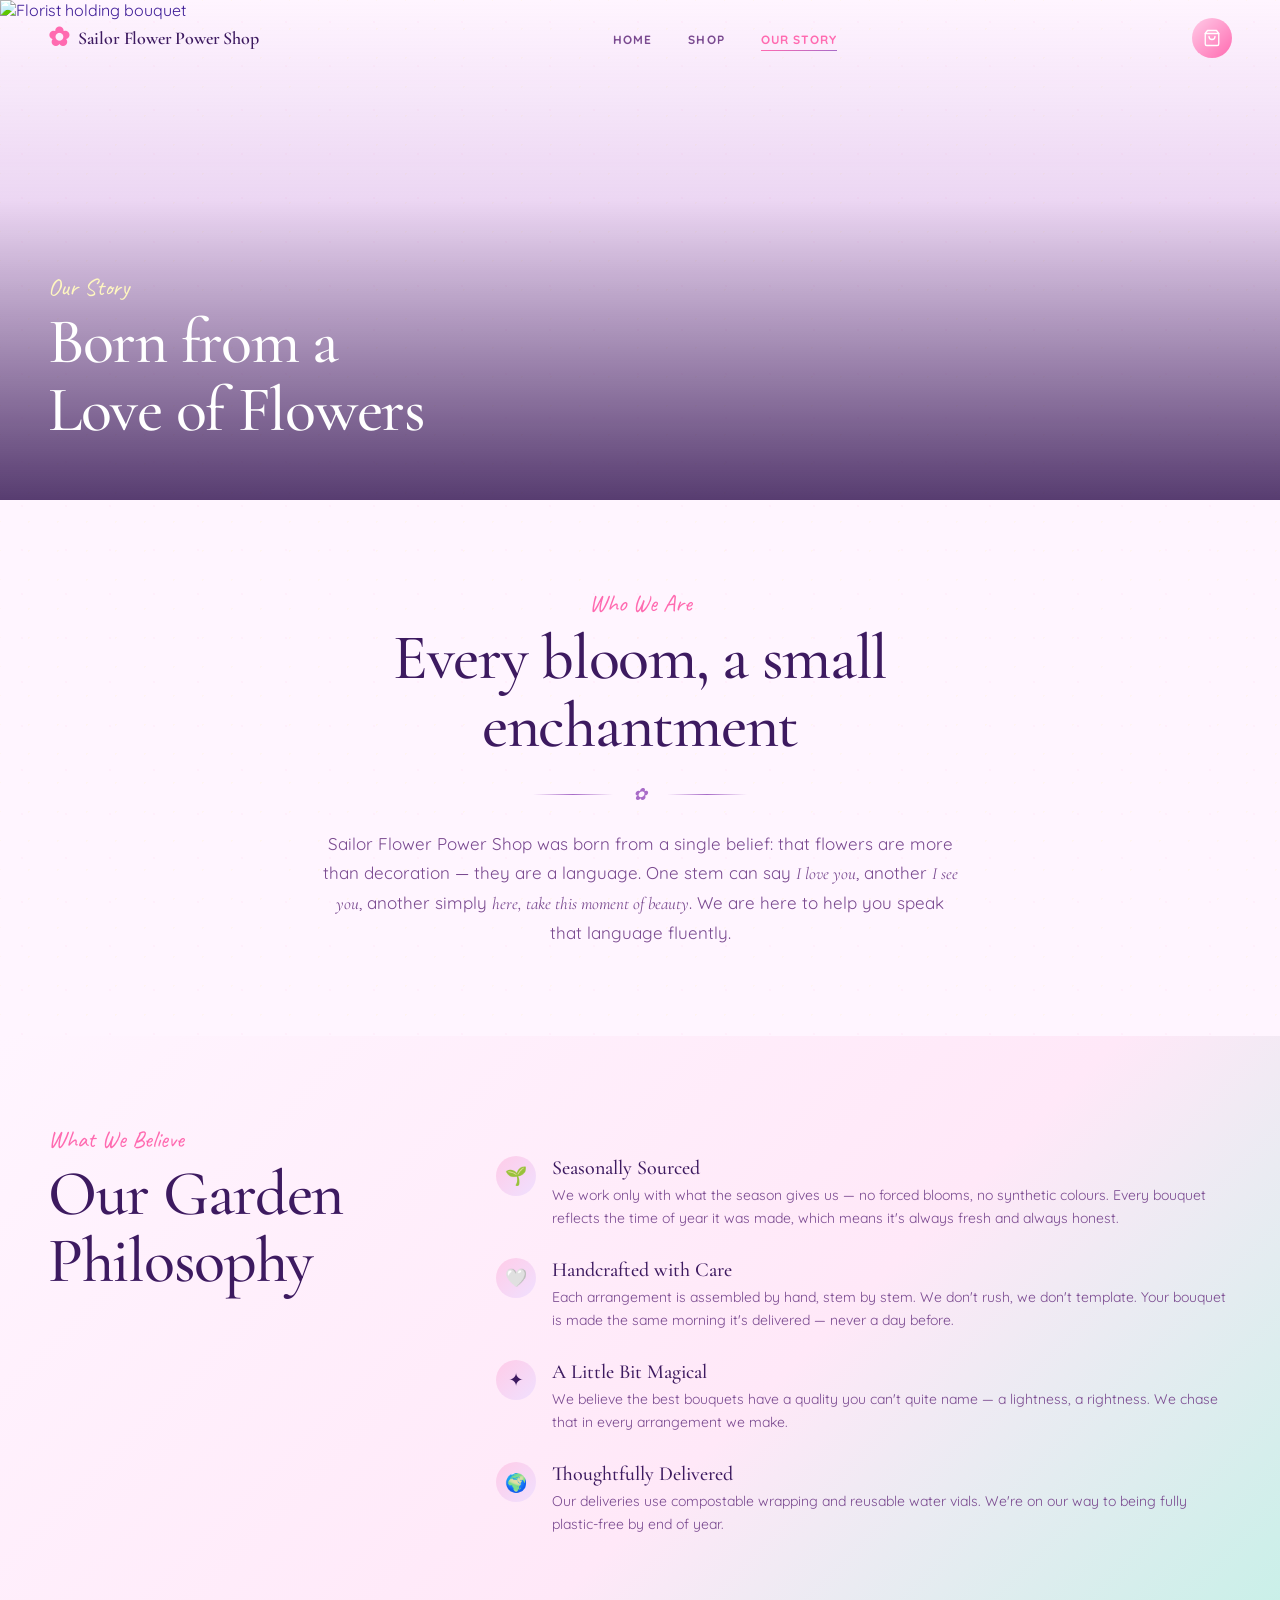
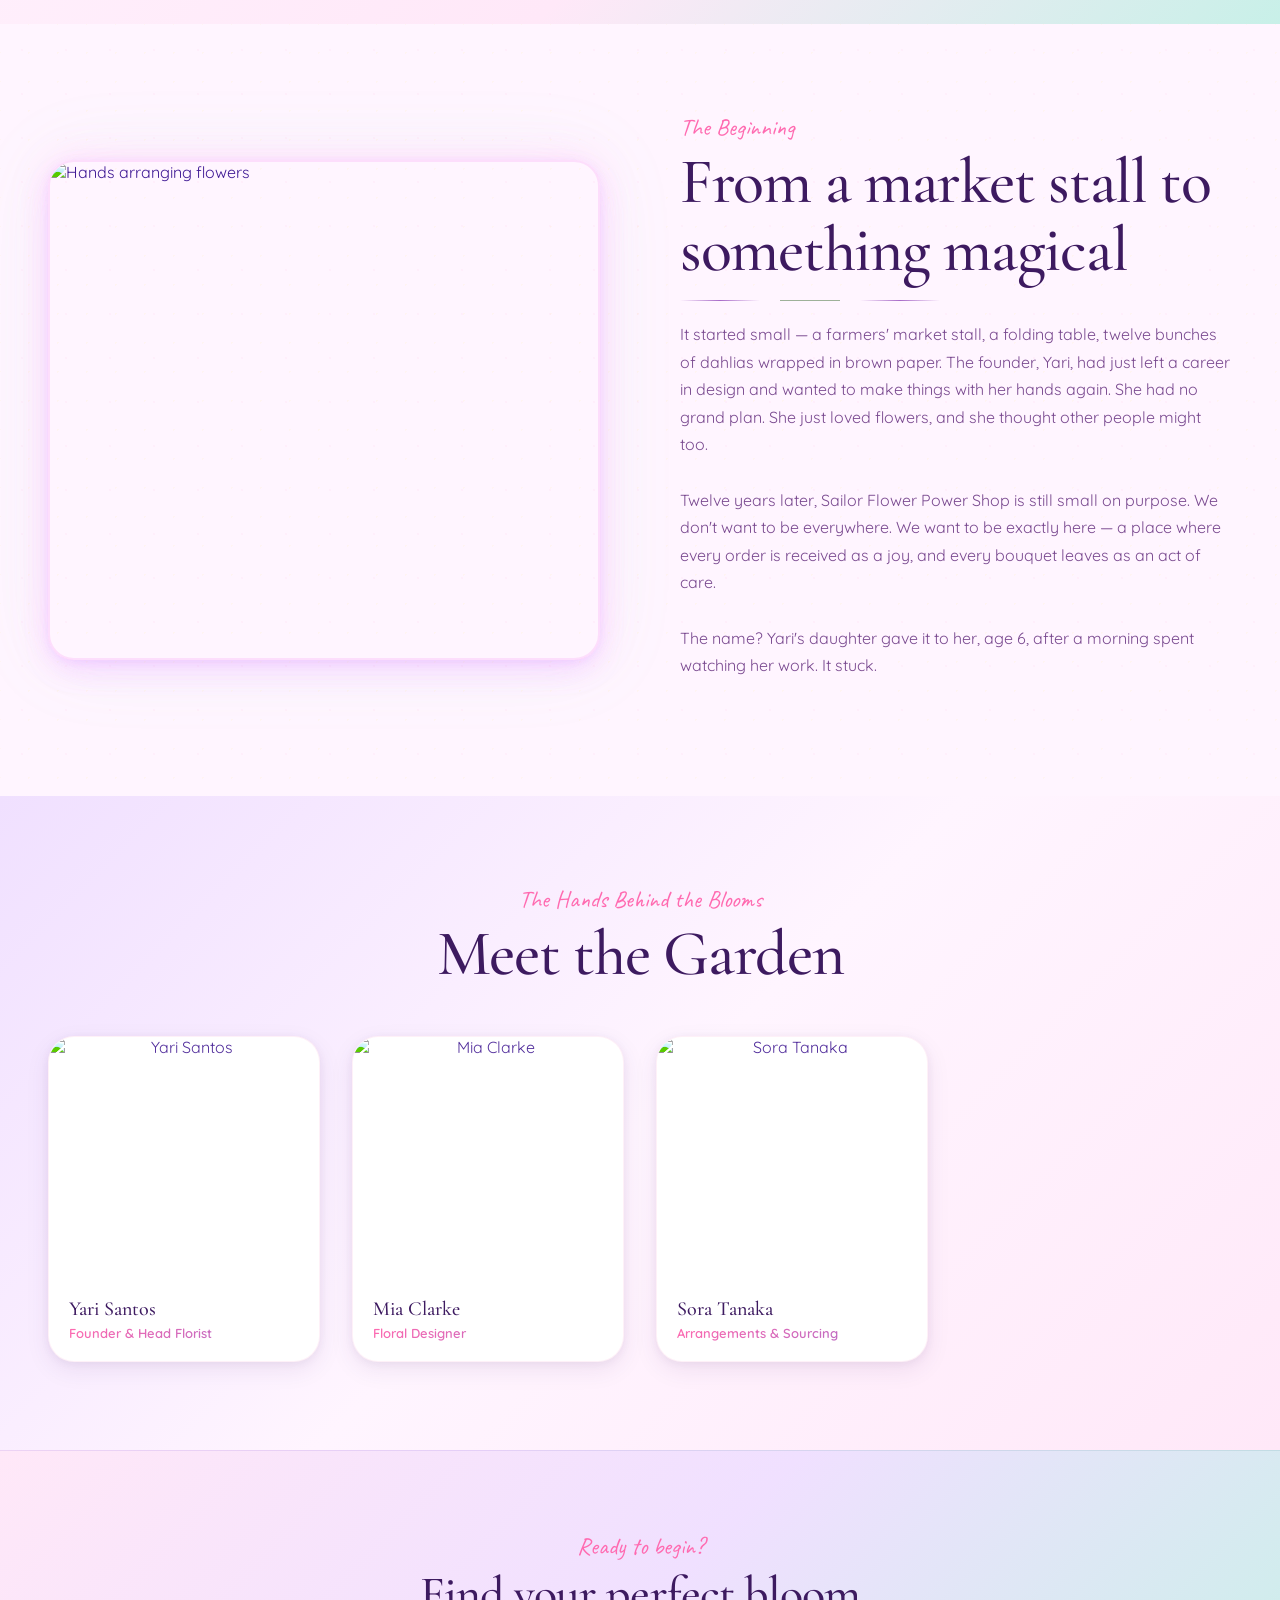
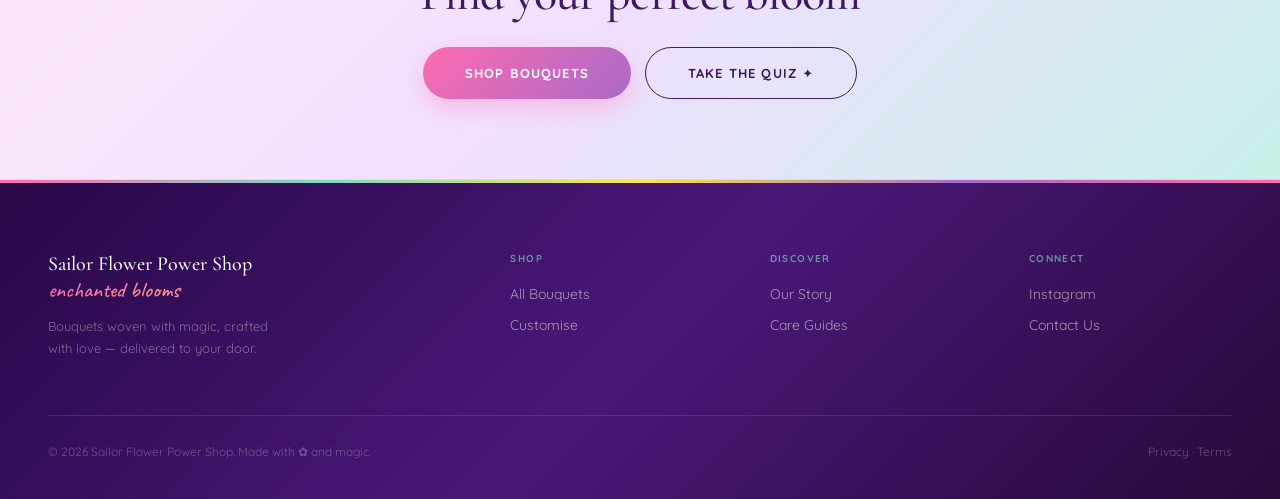
==== commit 8b44bfa8: "Conversion redesign: mobile nav, trust strip, how it works, reviews, FAQ UX audit findings addressed" ====
--- a/about.html
+++ b/about.html
@@ -19,6 +19,9 @@
       <li><a href="about.html" class="active">Our Story</a></li>
     </ul>
     <div class="nav-actions">
+      <button class="nav-hamburger" id="nav-hamburger" aria-label="Open menu" aria-expanded="false">
+        <span></span><span></span><span></span>
+      </button>
       <button class="nav-cart-btn" aria-label="Shopping cart">
         <svg viewBox="0 0 24 24"><path d="M6 2L3 6v14a2 2 0 002 2h14a2 2 0 002-2V6l-3-4z"/><line x1="3" y1="6" x2="21" y2="6"/><path d="M16 10a4 4 0 01-8 0"/></svg>
       </button>
@@ -182,6 +185,23 @@
       <span>Privacy · Terms</span>
     </div>
   </footer>
+
+  <!-- ── Mobile Nav ── -->
+  <div class="mobile-nav" id="mobile-nav" aria-hidden="true">
+    <div class="mobile-nav-backdrop" id="mobile-nav-backdrop"></div>
+    <div class="mobile-nav-panel">
+      <button class="mobile-nav-close" id="mobile-nav-close" aria-label="Close menu">×</button>
+      <a href="index.html" class="mobile-nav-logo"><span class="script">✿</span> Sailor Flower Power Shop</a>
+      <nav class="mobile-nav-links">
+        <a href="index.html">Home</a>
+        <a href="shop.html">Shop</a>
+        <a href="about.html">Our Story</a>
+      </nav>
+      <div class="mobile-nav-cta">
+        <a href="shop.html" class="btn btn-primary" style="width:100%;justify-content:center;">Shop Bouquets ✦</a>
+      </div>
+    </div>
+  </div>
 
   <!-- ── Watson Assistant Chat ── -->
   <script>
--- a/css/style.css
+++ b/css/style.css
@@ -1,5 +1,5 @@
 /* ============================================================
-   Sailor Flower Power Shop — Sailor Moon Magical Theme
+   Sailor Flower Power Shop — Kawaii Sailor Moon Theme
    Fonts: Cormorant Garamond · Quicksand · Caveat
    ============================================================ */
 
@@ -7,37 +7,39 @@
 
 /* ── Tokens ── */
 :root {
-  /* Sailor Moon palette */
-  --ivory:       #FFF0F8;   /* magical pink-white */
-  --cream:       #FFE0F2;   /* pink cream */
-  --cream-2:     #FFCCE9;   /* deeper pink */
-  --sage:        #C9A8E0;   /* soft lavender (replaces sage) */
-  --sage-deep:   #9B59D0;   /* vivid purple */
-  --sage-mist:   #EDD9F5;   /* lavender mist */
-  --blush:       #FFB3D9;   /* hot pink mist */
-  --blush-deep:  #FF6FA8;   /* hot pink */
-  --rose:        #E91E8C;   /* Sailor Moon magenta */
-  --rose-deep:   #C2185B;   /* deep magenta */
-  --gold:        #FFD700;   /* starlight gold */
-  --gold-soft:   #FFF3B0;   /* champagne gold */
-  --ink:         #1A0A2E;   /* deep cosmic purple */
-  --ink-soft:    #6B3F7A;   /* medium purple */
-  --muted:       #B07CC0;   /* muted lavender */
-  --pearl:       #FFF5FF;   /* pearl white */
+  /* Kawaii Sailor Moon palette — pastel candy */
+  --ivory:       #FFF5FF;   /* pearl white */
+  --cream:       #FFE8F8;   /* cotton candy pink */
+  --cream-2:     #FFD5F0;   /* deeper candy pink */
+  --sage:        #DDB8F0;   /* pastel lavender */
+  --sage-deep:   #A86BC8;   /* soft purple */
+  --sage-mist:   #F0E0FF;   /* lavender mist */
+  --teal:        #7ED8C8;   /* kawaii mint teal */
+  --teal-soft:   #C8F0E8;   /* pale mint */
+  --blush:       #FFCCE8;   /* soft candy pink */
+  --blush-deep:  #FF8EC0;   /* pastel hot pink */
+  --rose:        #FF6AB0;   /* kawaii candy pink */
+  --rose-deep:   #E0399A;   /* deeper candy pink */
+  --gold:        #FFE44D;   /* butter yellow */
+  --gold-soft:   #FFF7C0;   /* pale butter */
+  --ink:         #3D1A60;   /* soft cosmic deep purple */
+  --ink-soft:    #7A4A90;   /* medium purple */
+  --muted:       #C090D0;   /* pastel lavender */
+  --pearl:       #FFFAFF;   /* pearl white */
   --sparkle-col: #FFFBFF;
-  --line:        rgba(45,27,53,0.12);
+  --line:        rgba(160,107,200,0.15);
 
   --font-display: "Cormorant Garamond", Georgia, serif;
   --font-body:    "Quicksand", system-ui, sans-serif;
   --font-script:  "Caveat", cursive;
 
-  --shadow-soft:  0 12px 32px -8px rgba(155,89,208,0.18), 0 2px 8px rgba(155,89,208,0.1);
-  --shadow-card:  0 2px 8px rgba(26,10,46,0.07), 0 8px 24px rgba(26,10,46,0.09);
-  --shadow-hover: 0 16px 48px -8px rgba(233,30,140,0.28), 0 4px 16px rgba(233,30,140,0.14);
-  --shadow-pink:  0 12px 32px -8px rgba(233,30,140,0.30), 0 2px 8px rgba(233,30,140,0.16);
-
-  --radius:      20px;
-  --radius-sm:   12px;
+  --shadow-soft:  0 12px 32px -8px rgba(168,107,200,0.22), 0 2px 8px rgba(168,107,200,0.12);
+  --shadow-card:  0 2px 8px rgba(61,26,96,0.06), 0 8px 24px rgba(61,26,96,0.08);
+  --shadow-hover: 0 16px 48px -8px rgba(255,106,176,0.32), 0 4px 16px rgba(255,106,176,0.16);
+  --shadow-pink:  0 12px 32px -8px rgba(255,106,176,0.34), 0 2px 8px rgba(255,106,176,0.18);
+
+  --radius:      26px;
+  --radius-sm:   16px;
   --radius-pill: 999px;
 }
 
@@ -47,6 +49,12 @@
 body {
   font-family: var(--font-body);
   background: var(--ivory);
+  /* subtle kawaii star + dot pattern */
+  background-image:
+    radial-gradient(circle, rgba(255,180,220,.10) 1px, transparent 1px),
+    radial-gradient(circle, rgba(255,228,77,.07) 1px, transparent 1px);
+  background-size: 44px 44px, 29px 29px;
+  background-position: 0 0, 14px 14px;
   color: var(--ink);
   -webkit-font-smoothing: antialiased;
   overflow-x: hidden;
@@ -94,8 +102,8 @@
   to   { opacity: 1; transform: translateY(0); }
 }
 @keyframes pulse-glow {
-  0%,100% { box-shadow: 0 0 20px rgba(233,30,140,.5), 0 0 40px rgba(155,89,208,.2); }
-  50%      { box-shadow: 0 0 40px rgba(233,30,140,.8), 0 0 80px rgba(155,89,208,.4); }
+  0%,100% { box-shadow: 0 0 20px rgba(255,106,176,.5), 0 0 40px rgba(168,107,200,.3); }
+  50%      { box-shadow: 0 0 40px rgba(255,106,176,.8), 0 0 80px rgba(126,216,200,.3); }
 }
 @keyframes marquee {
   from { transform: translateX(0); }
@@ -112,6 +120,15 @@
   0%   { transform: scale(0) rotate(0deg);   opacity: 0; }
   50%  { transform: scale(1.3) rotate(90deg); opacity: 1; }
   100% { transform: scale(0) rotate(180deg); opacity: 0; }
+}
+@keyframes heart-float {
+  0%,100% { transform: translateY(0) scale(1) rotate(-6deg); }
+  50%      { transform: translateY(-14px) scale(1.12) rotate(6deg); }
+}
+@keyframes kawaii-bounce {
+  0%,100% { transform: scale(1); }
+  30%      { transform: scale(1.08) translateY(-4px); }
+  60%      { transform: scale(.96); }
 }
 
 /* ── Page entry ── */
@@ -216,14 +233,15 @@
   white-space: nowrap;
 }
 .btn-primary {
-  background: linear-gradient(135deg, var(--rose) 0%, #9B59D0 100%);
+  background: linear-gradient(135deg, var(--rose) 0%, var(--sage-deep) 100%);
   color: #fff;
-  box-shadow: 0 8px 24px rgba(233,30,140,.35);
+  box-shadow: 0 8px 24px rgba(255,106,176,.35);
 }
 .btn-primary:hover {
-  background: linear-gradient(135deg, #C2185B 0%, #7B3DB0 100%);
-  transform: translateY(-2px);
-  box-shadow: 0 12px 36px rgba(233,30,140,.5);
+  background: linear-gradient(135deg, var(--rose-deep) 0%, #8840B8 100%);
+  transform: translateY(-3px) scale(1.02);
+  box-shadow: 0 14px 36px rgba(255,106,176,.50);
+  animation: kawaii-bounce .4s ease-out;
 }
 .btn-sage {
   background: linear-gradient(135deg, var(--sage-deep), #6C3DA0);
@@ -325,18 +343,20 @@
   object-position: center 40%;
   transform: scale(1.04);
   transition: transform 8s ease-out;
+  /* dreamy anime bloom effect */
+  filter: saturate(1.65) brightness(1.12) contrast(1.04) hue-rotate(-15deg);
 }
 .hero-img.loaded { transform: scale(1); }
-/* Sailor Moon magical overlay: warm pink → lavender → deep cosmic */
+/* Kawaii overlay: cotton candy pink → soft lavender → pale mint */
 .hero-overlay {
   position: absolute;
   inset: 0;
   background: linear-gradient(
     110deg,
-    rgba(255,220,238,.94) 0%,
-    rgba(255,200,230,.82) 30%,
-    rgba(200,150,220,.45) 60%,
-    rgba(26,10,46,.25) 100%
+    rgba(255,232,248,.96) 0%,
+    rgba(255,210,240,.84) 28%,
+    rgba(220,180,245,.38) 58%,
+    rgba(61,26,96,.18) 100%
   );
 }
 .hero-petal-rain {
@@ -383,7 +403,7 @@
 }
 .hero-title em {
   font-style: italic;
-  background: linear-gradient(110deg, var(--rose) 20%, var(--gold) 45%, #9B59D0 70%, var(--rose) 90%);
+  background: linear-gradient(110deg, var(--rose) 15%, var(--gold) 35%, var(--teal) 55%, var(--sage-deep) 70%, var(--rose) 90%);
   background-size: 200% auto;
   -webkit-background-clip: text;
   background-clip: text;
@@ -423,11 +443,23 @@
 
 /* ── Marquee ── */
 .marquee-wrap {
-  background: linear-gradient(135deg, #1A0A2E 0%, #3D1060 50%, #1A0A2E 100%);
+  background: linear-gradient(135deg, #C050A8 0%, #8040C0 50%, #C050A8 100%);
   overflow: hidden;
-  padding: 14px 0;
-  border-top: 1px solid rgba(255,215,0,.15);
-  border-bottom: 1px solid rgba(255,215,0,.15);
+  padding: 13px 0;
+  border-top: 1px solid rgba(255,228,77,.25);
+  border-bottom: 1px solid rgba(255,228,77,.25);
+  position: relative;
+}
+.marquee-wrap::before {
+  content: '';
+  position: absolute; inset: 0;
+  background-image:
+    radial-gradient(1.5px 1.5px at 8% 50%, rgba(255,228,77,.6) 0%, transparent 100%),
+    radial-gradient(1px 1px at 22% 30%, rgba(255,255,255,.5) 0%, transparent 100%),
+    radial-gradient(1.5px 1.5px at 45% 70%, rgba(126,216,200,.6) 0%, transparent 100%),
+    radial-gradient(1px 1px at 68% 20%, rgba(255,228,77,.5) 0%, transparent 100%),
+    radial-gradient(1.5px 1.5px at 88% 55%, rgba(255,255,255,.4) 0%, transparent 100%);
+  pointer-events: none;
 }
 .marquee-track {
   display: flex;
@@ -440,7 +472,7 @@
   font-family: var(--font-display);
   font-style: italic;
   font-size: 15px;
-  color: rgba(255,255,255,.75);
+  color: rgba(255,255,255,.85);
   padding: 0 32px;
   letter-spacing: .02em;
 }
@@ -472,9 +504,9 @@
   border: 1px solid rgba(233,30,140,.06);
 }
 .product-card:hover {
-  transform: translateY(-6px);
+  transform: translateY(-8px) scale(1.01);
   box-shadow: var(--shadow-hover);
-  border-color: rgba(233,30,140,.15);
+  border-color: rgba(255,106,176,.2);
 }
 .product-img-wrap {
   position: relative;
@@ -484,13 +516,41 @@
 .product-img-wrap img {
   width: 100%; height: 100%;
   object-fit: cover;
-  transition: transform .5s ease;
-}
-.product-card:hover .product-img-wrap img { transform: scale(1.06); }
+  transition: transform .5s ease, filter .4s ease;
+  /* anime-style: lift saturation, soften shadows, push toward pink-warm */
+  filter: saturate(1.55) brightness(1.1) contrast(1.06) hue-rotate(-10deg);
+}
+.product-card:hover .product-img-wrap img {
+  transform: scale(1.06);
+  filter: saturate(1.85) brightness(1.14) contrast(1.08) hue-rotate(-12deg);
+}
+/* pastel screen overlay — mimics anime cel shading highlight */
+.product-img-wrap::after {
+  content: '';
+  position: absolute; inset: 0;
+  background:
+    radial-gradient(ellipse at 40% 28%, rgba(255,232,248,.22) 0%, transparent 55%),
+    linear-gradient(160deg, rgba(255,210,240,.12) 0%, rgba(180,160,255,.10) 100%);
+  mix-blend-mode: screen;
+  pointer-events: none;
+  z-index: 1;
+}
+/* animated sparkle in top-right corner */
+.product-img-wrap::before {
+  content: '✦';
+  position: absolute; top: 10px; right: 12px;
+  color: rgba(255,232,77,.95);
+  font-size: 18px;
+  z-index: 3;
+  animation: twinkle 2.8s ease-in-out infinite;
+  pointer-events: none;
+  text-shadow: 0 0 10px rgba(255,232,77,.7), 0 0 20px rgba(255,180,220,.5);
+}
 .product-overlay {
   position: absolute;
   inset: 0;
-  background: rgba(26,10,46,.28);
+  background: rgba(168,60,168,.25);
+  backdrop-filter: blur(2px);
   display: flex;
   align-items: center;
   justify-content: center;
@@ -541,8 +601,17 @@
   transition: transform .2s, color .2s;
   padding: 4px;
 }
-.product-heart:hover { transform: scale(1.25); color: var(--rose); }
-.product-heart.active { color: var(--rose); }
+.product-heart:hover { transform: scale(1.3) rotate(-8deg); color: var(--rose); }
+.product-heart.active { color: var(--rose); animation: heart-float 1.8s ease-in-out infinite; }
+
+/* stagger product card sparkles */
+.product-card:nth-child(2) .product-img-wrap::before { animation-delay: .8s; }
+.product-card:nth-child(3) .product-img-wrap::before { animation-delay: 1.6s; }
+.product-card:nth-child(4) .product-img-wrap::before { animation-delay: 2.2s; }
+.product-card:nth-child(5) .product-img-wrap::before { animation-delay: .4s; }
+.product-card:nth-child(6) .product-img-wrap::before { animation-delay: 1.2s; }
+.product-card:nth-child(7) .product-img-wrap::before { animation-delay: 2.6s; }
+.product-card:nth-child(8) .product-img-wrap::before { animation-delay: .6s; }
 
 /* ── Filter bar ── */
 .filter-bar {
@@ -569,7 +638,8 @@
   background: linear-gradient(135deg, var(--rose), var(--sage-deep));
   color: #fff;
   border-color: transparent;
-  box-shadow: 0 4px 14px rgba(233,30,140,.25);
+  box-shadow: 0 4px 16px rgba(255,106,176,.28);
+  transform: translateY(-1px);
 }
 
 /* ────────────────────────────────────────────
@@ -577,23 +647,24 @@
    ──────────────────────────────────────────── */
 .quiz-section {
   position: relative;
-  background: linear-gradient(135deg, #1A0A2E 0%, #3D1060 45%, #0D1A3E 100%);
+  background: linear-gradient(135deg, #A030A0 0%, #D04090 45%, #6040B0 100%);
   overflow: hidden;
 }
-/* star sparkles in quiz section */
+/* kawaii sparkle + heart dots in quiz section */
 .quiz-section::before {
   content: '';
   position: absolute;
   inset: 0;
   background-image:
-    radial-gradient(1.5px 1.5px at 10% 20%, rgba(255,215,0,.7) 0%, transparent 100%),
-    radial-gradient(1.5px 1.5px at 30% 60%, rgba(255,255,255,.5) 0%, transparent 100%),
-    radial-gradient(1px 1px at 55% 15%, rgba(255,179,217,.8) 0%, transparent 100%),
-    radial-gradient(1.5px 1.5px at 70% 75%, rgba(255,215,0,.6) 0%, transparent 100%),
-    radial-gradient(1px 1px at 85% 35%, rgba(255,255,255,.6) 0%, transparent 100%),
-    radial-gradient(2px 2px at 20% 85%, rgba(200,150,255,.5) 0%, transparent 100%),
-    radial-gradient(1px 1px at 90% 10%, rgba(255,215,0,.5) 0%, transparent 100%),
-    radial-gradient(1.5px 1.5px at 45% 90%, rgba(255,255,255,.4) 0%, transparent 100%);
+    radial-gradient(2px 2px at 8% 18%, rgba(255,228,77,.85) 0%, transparent 100%),
+    radial-gradient(1.5px 1.5px at 25% 65%, rgba(255,255,255,.6) 0%, transparent 100%),
+    radial-gradient(2px 2px at 50% 12%, rgba(126,216,200,.8) 0%, transparent 100%),
+    radial-gradient(1.5px 1.5px at 72% 80%, rgba(255,228,77,.7) 0%, transparent 100%),
+    radial-gradient(1px 1px at 88% 30%, rgba(255,255,255,.65) 0%, transparent 100%),
+    radial-gradient(2px 2px at 18% 88%, rgba(200,168,240,.7) 0%, transparent 100%),
+    radial-gradient(1.5px 1.5px at 92% 8%, rgba(255,228,77,.6) 0%, transparent 100%),
+    radial-gradient(2px 2px at 40% 92%, rgba(126,216,200,.55) 0%, transparent 100%),
+    radial-gradient(1px 1px at 62% 45%, rgba(255,255,255,.5) 0%, transparent 100%);
   pointer-events: none;
 }
 .quiz-inner {
@@ -606,7 +677,7 @@
   align-items: center;
   position: relative; z-index: 1;
 }
-.quiz-content .section-sub { color: var(--gold); }
+.quiz-content .section-sub { color: var(--teal); }
 .quiz-content .section-title { color: #fff; }
 .quiz-desc {
   font-size: 16px;
@@ -620,20 +691,47 @@
   display: flex;
   justify-content: center;
 }
+/* floating heart top-left of quiz image */
+.quiz-img-wrap::before {
+  content: '♥';
+  position: absolute; top: 24px; left: 8px;
+  font-size: 28px; color: var(--gold);
+  animation: heart-float 3s ease-in-out infinite;
+  text-shadow: 0 0 16px rgba(255,228,77,.8);
+  z-index: 5;
+}
+/* floating star bottom-right */
+.quiz-img-wrap::after {
+  content: '✦';
+  position: absolute; bottom: 40px; right: 8px;
+  font-size: 24px; color: var(--teal);
+  animation: heart-float 3.5s ease-in-out infinite .8s;
+  text-shadow: 0 0 14px rgba(126,216,200,.8);
+  z-index: 5;
+}
 .quiz-img {
   width: 380px;
   height: 460px;
   object-fit: cover;
   border-radius: 200px 200px 20px 20px;
-  box-shadow: 0 32px 80px rgba(0,0,0,.45), 0 0 60px rgba(233,30,140,.25);
+  box-shadow: 0 32px 80px rgba(40,8,72,.50), 0 0 60px rgba(255,106,176,.35), 0 0 100px rgba(126,216,200,.2);
   animation: float-soft 6s ease-in-out infinite;
+  filter: saturate(1.65) brightness(1.12) contrast(1.05) hue-rotate(-12deg);
 }
 .quiz-sparkle-ring {
   position: absolute;
   inset: -24px;
-  border: 1px dashed rgba(255,215,0,.3);
+  border: 1.5px dashed rgba(255,228,77,.4);
   border-radius: 200px 200px 24px 24px;
   animation: spin-slow 30s linear infinite;
+}
+.quiz-sparkle-ring::after {
+  content: '';
+  position: absolute;
+  inset: 12px;
+  border: 1px dashed rgba(126,216,200,.3);
+  border-radius: 200px 200px 20px 20px;
+  animation: spin-slow 20s linear infinite reverse;
 }
 
 /* ────────────────────────────────────────────
@@ -647,9 +745,9 @@
 .quiz-modal.open { display: flex; }
 .quiz-backdrop {
   position: absolute; inset: 0;
-  background: rgba(26,10,46,.7);
-  backdrop-filter: blur(12px);
-  -webkit-backdrop-filter: blur(12px);
+  background: rgba(61,26,96,.65);
+  backdrop-filter: blur(16px);
+  -webkit-backdrop-filter: blur(16px);
 }
 .quiz-box {
   position: relative;
@@ -659,7 +757,7 @@
   padding: 48px;
   width: 90%;
   max-width: 520px;
-  box-shadow: 0 32px 80px rgba(26,10,46,.4), 0 0 0 1px rgba(233,30,140,.12);
+  box-shadow: 0 32px 80px rgba(61,26,96,.38), 0 0 0 2px rgba(255,106,176,.18);
   animation: bloom-in .4s ease-out both;
 }
 .quiz-close {
@@ -736,12 +834,28 @@
   gap: 80px;
   align-items: center;
 }
-.about-snippet-img-wrap { position: relative; }
+.about-snippet-img-wrap {
+  position: relative;
+}
+/* kawaii glow halo behind image */
+.about-snippet-img-wrap::before {
+  content: '';
+  position: absolute;
+  inset: -8px;
+  border-radius: calc(var(--radius) + 8px);
+  background: linear-gradient(135deg, var(--rose), var(--teal), var(--gold), var(--sage-deep));
+  opacity: .22;
+  filter: blur(18px);
+  z-index: 0;
+  animation: pulse-glow 4s ease-in-out infinite;
+}
+.about-snippet-img-wrap img { position: relative; z-index: 1; }
 .about-snippet-img {
   width: 100%; height: 520px;
   object-fit: cover;
   border-radius: var(--radius);
   box-shadow: var(--shadow-soft);
+  filter: saturate(1.6) brightness(1.1) hue-rotate(-10deg);
 }
 .about-snippet-badge {
   position: absolute;
@@ -782,7 +896,7 @@
    NEWSLETTER
    ──────────────────────────────────────────── */
 .newsletter-section {
-  background: linear-gradient(135deg, var(--cream) 0%, var(--sage-mist) 100%);
+  background: linear-gradient(135deg, var(--cream) 0%, var(--sage-mist) 50%, var(--teal-soft) 100%);
   border-top: 1px solid var(--line);
   border-bottom: 1px solid var(--line);
   padding: 80px 48px;
@@ -816,8 +930,14 @@
    FOOTER
    ──────────────────────────────────────────── */
 .footer {
-  background: linear-gradient(135deg, #0D0518 0%, #1A0A2E 50%, #0D0A20 100%);
+  background: linear-gradient(135deg, #280848 0%, #4A1878 50%, #28083A 100%);
   padding: 72px 48px 40px;
+  position: relative;
+}
+.footer::before {
+  content: '';
+  position: absolute; top: 0; left: 0; right: 0; height: 3px;
+  background: linear-gradient(90deg, var(--rose), var(--teal), var(--gold), var(--sage-deep), var(--rose));
 }
 .footer-inner {
   max-width: 1320px; margin: 0 auto;
@@ -825,7 +945,7 @@
   grid-template-columns: 2fr 1fr 1fr 1fr;
   gap: 56px;
   padding-bottom: 56px;
-  border-bottom: 1px solid rgba(255,215,0,.12);
+  border-bottom: 1px solid rgba(126,216,200,.15);
 }
 .footer-logo {
   font-family: var(--font-display);
@@ -852,7 +972,7 @@
 .footer-col h4 {
   font-size: 10px; font-weight: 700;
   letter-spacing: .14em; text-transform: uppercase;
-  color: rgba(255,215,0,.5);
+  color: rgba(126,216,200,.65);
   margin-bottom: 18px;
 }
 .footer-col li { margin-bottom: 11px; }
@@ -869,7 +989,7 @@
   justify-content: space-between;
   align-items: center;
   font-size: 12px;
-  color: rgba(255,255,255,.22);
+  color: rgba(255,255,255,.28);
 }
 
 /* ────────────────────────────────────────────
@@ -877,7 +997,7 @@
    ──────────────────────────────────────────── */
 .page-hero {
   padding: 140px 48px 72px;
-  background: linear-gradient(135deg, var(--ivory) 0%, var(--cream) 50%, var(--sage-mist) 100%);
+  background: linear-gradient(135deg, var(--ivory) 0%, var(--cream) 45%, var(--teal-soft) 100%);
   border-bottom: 1px solid var(--line);
   position: relative;
   overflow: hidden;
@@ -915,6 +1035,7 @@
   border-radius: var(--radius);
   box-shadow: var(--shadow-soft);
   margin-bottom: 14px;
+  filter: saturate(1.6) brightness(1.1) hue-rotate(-10deg);
 }
 .detail-thumbs { display: flex; gap: 12px; }
 .detail-thumb {
@@ -1014,10 +1135,11 @@
   width: 100%; height: 100%;
   object-fit: cover;
   object-position: center 30%;
+  filter: saturate(1.6) brightness(1.1) hue-rotate(-12deg);
 }
 .about-hero-overlay {
   position: absolute; inset: 0;
-  background: linear-gradient(to top, rgba(26,10,46,.82) 0%, rgba(155,89,208,.2) 60%, transparent 100%);
+  background: linear-gradient(to top, rgba(40,8,72,.78) 0%, rgba(168,107,200,.22) 60%, transparent 100%);
 }
 .about-hero-text {
   position: relative; z-index: 1;
@@ -1027,7 +1149,7 @@
 .about-hero-text .section-sub { color: var(--gold-soft); }
 .about-hero-text .section-title { color: #fff; }
 .about-values {
-  background: linear-gradient(135deg, var(--ivory), var(--cream));
+  background: linear-gradient(135deg, var(--ivory) 0%, var(--cream) 60%, var(--teal-soft) 100%);
   padding: 88px 48px;
 }
 .about-values-inner {
@@ -1056,11 +1178,13 @@
 .about-story-img {
   width: 100%; height: 500px;
   object-fit: cover; border-radius: var(--radius);
-  box-shadow: var(--shadow-soft);
+  box-shadow: var(--shadow-soft), 0 0 40px rgba(255,106,176,.15), 0 0 80px rgba(126,216,200,.10);
+  filter: saturate(1.6) brightness(1.1) hue-rotate(-10deg);
+  border: 2px solid rgba(255,106,176,.15);
 }
 .about-story-text .section-body { margin: 20px 0 28px; }
 .about-team {
-  background: linear-gradient(135deg, var(--ivory), var(--sage-mist));
+  background: linear-gradient(135deg, var(--sage-mist) 0%, var(--ivory) 50%, var(--cream) 100%);
   padding: 88px 48px;
 }
 .about-team-inner {
@@ -1082,7 +1206,24 @@
   border: 1px solid rgba(233,30,140,.06);
 }
 .team-card:hover { transform: translateY(-5px); box-shadow: var(--shadow-hover); }
-.team-card img { width: 100%; height: 240px; object-fit: cover; }
+.team-card img {
+  width: 100%; height: 240px;
+  object-fit: cover; object-position: center top;
+  filter: saturate(1.5) brightness(1.1) contrast(1.05) hue-rotate(-10deg);
+}
+/* pastel anime portrait overlay */
+.team-card { position: relative; overflow: hidden; }
+.team-card::after {
+  content: '';
+  position: absolute;
+  top: 0; left: 0; right: 0; height: 240px;
+  background:
+    radial-gradient(ellipse at 50% 25%, rgba(255,230,248,.20) 0%, transparent 60%),
+    linear-gradient(180deg, transparent 60%, rgba(240,224,255,.15) 100%);
+  mix-blend-mode: screen;
+  pointer-events: none;
+  z-index: 1;
+}
 .team-card-info { padding: 20px; text-align: left; }
 .team-card-name {
   font-family: var(--font-display);
@@ -1125,3 +1266,307 @@
   .footer-inner { grid-template-columns: 1fr; }
   .quiz-options { grid-template-columns: 1fr; }
 }
+
+/* ────────────────────────────────────────────
+   MOBILE NAV
+   ──────────────────────────────────────────── */
+.nav-hamburger {
+  display: none;
+  flex-direction: column;
+  justify-content: center;
+  align-items: center;
+  gap: 5px;
+  width: 40px; height: 40px;
+  border-radius: 50%;
+  background: var(--cream);
+  cursor: pointer;
+  border: none;
+  transition: background .2s;
+  flex-shrink: 0;
+}
+.nav-hamburger span {
+  display: block;
+  width: 18px; height: 2px;
+  background: var(--ink);
+  border-radius: 2px;
+  transition: all .3s ease;
+}
+.nav-hamburger:hover { background: var(--blush); }
+.nav-hamburger.open span:nth-child(1) { transform: translateY(7px) rotate(45deg); }
+.nav-hamburger.open span:nth-child(2) { opacity: 0; transform: scaleX(0); }
+.nav-hamburger.open span:nth-child(3) { transform: translateY(-7px) rotate(-45deg); }
+
+.mobile-nav {
+  position: fixed; inset: 0;
+  z-index: 200;
+  display: none;
+  align-items: flex-start;
+  justify-content: flex-end;
+}
+.mobile-nav.open { display: flex; }
+.mobile-nav-backdrop {
+  position: absolute; inset: 0;
+  background: rgba(61,26,96,.55);
+  backdrop-filter: blur(8px);
+  -webkit-backdrop-filter: blur(8px);
+}
+.mobile-nav-panel {
+  position: relative; z-index: 1;
+  background: var(--ivory);
+  width: min(320px, 88vw);
+  height: 100%;
+  padding: 32px 28px 48px;
+  display: flex; flex-direction: column;
+  box-shadow: -8px 0 40px rgba(61,26,96,.2);
+  animation: slide-in-right .3s cubic-bezier(.2,.8,.3,1) both;
+}
+@keyframes slide-in-right {
+  from { transform: translateX(100%); opacity: 0; }
+  to   { transform: translateX(0);    opacity: 1; }
+}
+.mobile-nav-close {
+  position: absolute; top: 16px; right: 16px;
+  width: 36px; height: 36px;
+  border-radius: 50%; background: var(--cream);
+  font-size: 22px; color: var(--muted);
+  display: flex; align-items: center; justify-content: center;
+  border: none; cursor: pointer;
+  transition: background .2s, color .2s;
+  line-height: 1;
+}
+.mobile-nav-close:hover { background: var(--blush); color: var(--rose); }
+.mobile-nav-logo {
+  font-family: var(--font-display);
+  font-size: 16px; font-weight: 600;
+  display: flex; align-items: center; gap: 8px;
+  margin-bottom: 36px; margin-top: 8px;
+  color: var(--ink); text-decoration: none;
+}
+.mobile-nav-logo .script { font-family: var(--font-script); font-size: 22px; color: var(--rose); }
+.mobile-nav-links {
+  display: flex; flex-direction: column; gap: 0;
+  flex: 1;
+}
+.mobile-nav-links a {
+  font-size: 24px;
+  font-family: var(--font-display);
+  font-weight: 500;
+  color: var(--ink);
+  padding: 14px 0;
+  border-bottom: 1px solid var(--line);
+  text-decoration: none;
+  transition: color .2s, padding-left .2s;
+  display: block;
+}
+.mobile-nav-links a:hover { color: var(--rose); padding-left: 8px; }
+.mobile-nav-cta { margin-top: 32px; }
+
+@media (max-width: 768px) {
+  .nav-links { display: none !important; }
+  .nav-hamburger { display: flex; }
+}
+
+/* ────────────────────────────────────────────
+   TRUST STRIP
+   ──────────────────────────────────────────── */
+.trust-strip {
+  background: linear-gradient(135deg, var(--ivory) 0%, var(--cream) 100%);
+  border-bottom: 1px solid var(--line);
+  padding: 14px 48px;
+}
+.trust-strip-inner {
+  max-width: 1320px; margin: 0 auto;
+  display: flex;
+  align-items: center;
+  justify-content: center;
+  gap: 28px;
+  flex-wrap: wrap;
+}
+.trust-item {
+  display: flex; align-items: center; gap: 7px;
+  font-size: 13px; font-weight: 600;
+  color: var(--ink-soft);
+  white-space: nowrap;
+}
+.trust-stars { color: var(--gold); font-size: 14px; letter-spacing: 1px; }
+.trust-sep { color: var(--sage); font-size: 14px; opacity: .7; }
+@media (max-width: 680px) {
+  .trust-sep { display: none; }
+  .trust-strip { padding: 12px 20px; }
+  .trust-strip-inner { gap: 12px; justify-content: flex-start; }
+  .trust-item { font-size: 12px; }
+}
+
+/* ────────────────────────────────────────────
+   HOW IT WORKS
+   ──────────────────────────────────────────── */
+.how-it-works {
+  background: linear-gradient(135deg, var(--sage-mist) 0%, var(--ivory) 50%, var(--teal-soft) 100%);
+  padding: 88px 48px;
+}
+.how-inner { max-width: 1320px; margin: 0 auto; }
+.steps-grid {
+  display: grid;
+  grid-template-columns: repeat(3, 1fr);
+  gap: 28px;
+  margin-bottom: 40px;
+}
+.step-card {
+  background: #fff;
+  border-radius: var(--radius);
+  padding: 36px 28px 40px;
+  position: relative;
+  box-shadow: var(--shadow-card);
+  border: 1px solid rgba(255,106,176,.08);
+  overflow: hidden;
+  transition: transform .3s cubic-bezier(.2,.8,.3,1), box-shadow .3s;
+}
+.step-card:hover { transform: translateY(-6px); box-shadow: var(--shadow-hover); }
+.step-card--accent {
+  background: linear-gradient(135deg, var(--cream) 0%, var(--sage-mist) 100%);
+  border-color: rgba(255,106,176,.16);
+}
+.step-num {
+  font-family: var(--font-display);
+  font-size: 72px; font-weight: 700;
+  color: rgba(160,107,200,.10);
+  line-height: 1;
+  position: absolute; top: 12px; right: 18px;
+  pointer-events: none; user-select: none;
+}
+.step-icon-wrap {
+  font-size: 38px;
+  margin-bottom: 18px;
+  display: block;
+  animation: float-soft 4.5s ease-in-out infinite;
+}
+.step-card:nth-child(2) .step-icon-wrap { animation-delay: .9s; }
+.step-card:nth-child(3) .step-icon-wrap { animation-delay: 1.8s; }
+.step-title {
+  font-family: var(--font-display);
+  font-size: 22px; font-weight: 500;
+  margin-bottom: 10px; color: var(--ink);
+}
+.step-desc { font-size: 14px; line-height: 1.75; color: var(--ink-soft); }
+.step-sparkle {
+  position: absolute; bottom: 14px; right: 18px;
+  font-size: 22px; color: var(--rose); opacity: .35;
+}
+.how-cta-note {
+  text-align: center;
+  font-size: 15px; color: var(--ink-soft);
+  background: var(--cream);
+  border-radius: var(--radius-pill);
+  padding: 13px 28px;
+  border: 1px solid rgba(255,106,176,.12);
+  max-width: 480px;
+  margin: 0 auto;
+  display: block;
+}
+@media (max-width: 900px) {
+  .steps-grid { grid-template-columns: 1fr; gap: 16px; }
+  .how-it-works { padding: 60px 20px; }
+}
+
+/* ────────────────────────────────────────────
+   REVIEWS
+   ──────────────────────────────────────────── */
+.reviews-grid {
+  display: grid;
+  grid-template-columns: repeat(3, 1fr);
+  gap: 24px;
+}
+.review-card {
+  background: #fff;
+  border-radius: var(--radius);
+  padding: 28px;
+  box-shadow: var(--shadow-card);
+  border: 1px solid rgba(255,106,176,.07);
+  position: relative;
+  transition: transform .3s, box-shadow .3s;
+}
+.review-card:hover { transform: translateY(-4px); box-shadow: var(--shadow-hover); }
+.review-card--featured {
+  background: linear-gradient(135deg, var(--cream) 0%, var(--sage-mist) 100%);
+  border-color: rgba(255,106,176,.18);
+}
+.review-stars {
+  color: var(--gold);
+  font-size: 17px;
+  letter-spacing: 2px;
+  margin-bottom: 14px;
+  display: block;
+}
+.review-text {
+  font-size: 14px; line-height: 1.75;
+  color: var(--ink-soft);
+  font-style: italic;
+  margin-bottom: 20px;
+}
+.review-author { display: flex; align-items: center; gap: 12px; }
+.review-avatar {
+  width: 40px; height: 40px;
+  border-radius: 50%;
+  display: flex; align-items: center; justify-content: center;
+  font-size: 18px; flex-shrink: 0;
+}
+.review-name { display: block; font-size: 14px; font-weight: 700; color: var(--ink); }
+.review-date { font-size: 12px; color: var(--muted); }
+.review-badge-featured {
+  position: absolute; top: 14px; right: 14px;
+  background: linear-gradient(135deg, var(--rose), var(--sage-deep));
+  color: #fff;
+  font-size: 10px; font-weight: 700;
+  letter-spacing: .07em; text-transform: uppercase;
+  padding: 4px 10px;
+  border-radius: var(--radius-pill);
+}
+@media (max-width: 900px) {
+  .reviews-grid { grid-template-columns: 1fr; gap: 16px; }
+}
+
+/* ────────────────────────────────────────────
+   FAQ
+   ──────────────────────────────────────────── */
+.faq-section {
+  background: linear-gradient(135deg, var(--cream) 0%, var(--ivory) 100%);
+  padding: 88px 48px;
+}
+.faq-inner { max-width: 760px; margin: 0 auto; }
+.faq-list { display: flex; flex-direction: column; gap: 10px; }
+.faq-item {
+  background: #fff;
+  border-radius: var(--radius-sm);
+  border: 1px solid var(--line);
+  overflow: hidden;
+  transition: box-shadow .2s, border-color .2s;
+}
+.faq-item[open] {
+  box-shadow: var(--shadow-soft);
+  border-color: rgba(255,106,176,.22);
+}
+.faq-q {
+  font-size: 15px; font-weight: 700;
+  color: var(--ink);
+  padding: 18px 20px;
+  cursor: pointer;
+  display: flex; justify-content: space-between; align-items: center;
+  list-style: none; gap: 12px;
+  transition: color .2s, background .2s;
+}
+.faq-q::-webkit-details-marker { display: none; }
+.faq-item[open] .faq-q { color: var(--rose); background: var(--pearl); }
+.faq-icon {
+  font-size: 22px; color: var(--sage);
+  font-weight: 300; flex-shrink: 0; line-height: 1;
+  transition: transform .25s, color .2s;
+}
+.faq-item[open] .faq-icon { transform: rotate(45deg); color: var(--rose); }
+.faq-a {
+  font-size: 14px; line-height: 1.75;
+  color: var(--ink-soft);
+  padding: 0 20px 20px;
+}
+@media (max-width: 768px) {
+  .faq-section { padding: 60px 20px; }
+}
